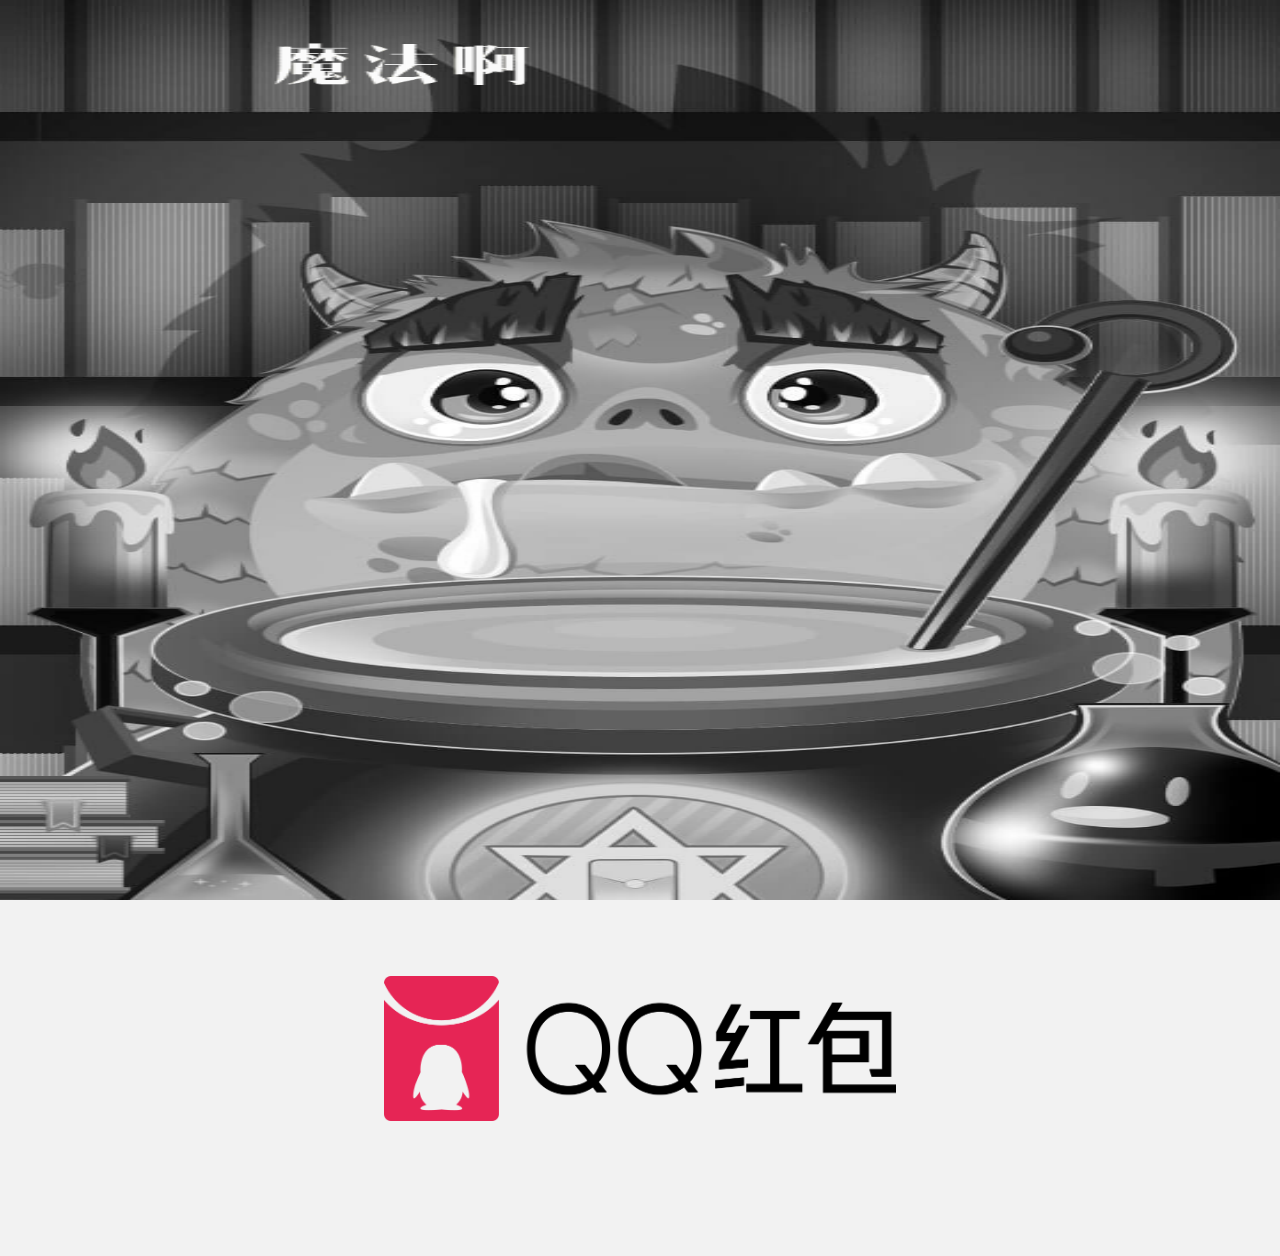
==== index.html @ aaffbfc3 "h5test" ====
<!DOCTYPE html>
<html lang="zh-cmn-Hans" data-use-rem>
<head>
	<meta charset="UTF-8">
	<meta name="viewport" content="width=device-width, minimum-scale=1.0, maximum-scale=1.0, initial-scale=1.0, user-scalable=no">
	<meta name="format-detection" content="telephone=no, email=no">
	<meta name="HandheldFriendly" content="true">
	<meta name="MobileOptimized" content="320">
	<meta http-equiv="Cache-Control" content="no-siteapp">
	<meta name="Description" content="Tencent,腾讯">
	<meta name="Keywords" content="Tencent,腾讯">
	<meta itemprop="name" content="">
	<meta name="description" itemprop="description" content="">
	<meta name="apple-mobile-web-app-capable" content="yes">
	<meta name="apple-mobile-web-app-title" content="">
	<meta name="apple-mobile-web-app-status-bar-style" content="white">
	<title>红包的魔法料理</title>
	<link rel="stylesheet" href="../css/index.css">
</head>
<body ontouchmove="return false;">
	<div class="wrap">
		<div class="page-loading ">
			<div class="spider"></div>
			<p class="text">0%</p>
		</div>
		<div id="animation_container">
			<canvas id="canvas" style="width: 100%;"></canvas>
			<div id="dom_overlay_container" style="pointer-events:none; overflow:hidden; position: absolute; left: 0px; top: 0px; display: block;">
			</div>
			<a class="x-link" href="http://glenpub.github.io/"><img src="../img/logo.png"/></a>
		</div>
		<div class="dialog"> 
			<div class="cnt">
				<div class="title"></div>
				<div class="prize-box">
					<!-- 奖品包括：
						1. blg.png 包治百病板蓝根
						2. hgdl.png 老铁牌火锅底料
						3. lt.png 辣条 加上 margin-left:0.4rem
						4. tlb.png 爱的泡面调料包
						5. ttt.png 打起精神跳跳糖
						6. rs.png 一壶万能的热水
					-->
					<span class="light"></span>
					<i  style="background-image: url(../pic/blg.png);"></i>
					<!--<p>一壶万能的热水</p>-->
				</div>
				<div class="btns-box">
					<button class="btn1"></button>
					<button class="btn2"></button>
				</div>
				<button class="btn-close"></button>
			</div>
		</div>
	</div>
		<script type="text/javascript">
		    (function (win){
		        var doc = win.document,
		            html = doc.documentElement,
		            option = html.getAttribute('data-use-rem');
		        if( option === null ) return;
		        var baseWidth = parseInt(option).toString() == 'NaN' ? 750 : parseInt(option),
		            resizeEvt = 'orientationchange' in win ? 'orientationchange' : 'resize',
		            recalc = function(){
		              var clientWidth = html.clientWidth || 375;
		              html.style.fontSize = 100 * clientWidth / baseWidth + 'px';
		            };
		        if (!doc.addEventListener) return;
		        win.addEventListener(resizeEvt, recalc, false);
		        doc.addEventListener('DOMContentLoaded', recalc, false);
			})(window);
		</script>
		<script src="../js/zepto.min.js" type="text/javascript" charset="utf-8"></script>
		<script src="../js/createjs1.0.min.js"></script>
		<script src="../js/cook.js"></script>
		<script src="../js/index.js"></script>
</body>
</html>
---- css/index.css ----
body,div,dl,dt,dd,ul,ol,li,h1,h2,h3,h4,h5,h6,pre,code,form,fieldset,legend,input,textarea,p,blockquote,th,td,header,hgroup,nav,section,article,aside,footer,figure,figcaption,menu,button{margin:0;padding:0}body{font-family:"Helvetica Neue", Helvetica, STHeiTi, sans-serif;line-height:1.5;font-size:14px;color:#000;background-color:#f2f2f2;-webkit-text-size-adjust:none;-webkit-tap-highlight-color:rgba(255,255,255,0);outline:0}h1,h2,h3,h4,h5,h6{font-size:inherit;font-weight:normal}table{border-collapse:collapse;border-spacing:0}fieldset,img{border:0}li{list-style:none}input,textarea,select{font-family:inherit;font-size:inherit;font-weight:inherit;-webkit-appearance:none}button,html input[type="button"],input[type="reset"],input[type="submit"]{border:none;background:none;-webkit-appearance:none;outline:none}a{-webkit-touch-callout:none;text-decoration:none;color:#00a5e0;outline:0}em,i{font-style:normal}em{color:#ff7200}::-webkit-input-placeholder{color:#999}@-webkit-keyframes moveAni{0%{-webkit-transform:scale3D(0.3, 1, 1);opacity:0}1%{-webkit-transform:scale3D(0.30605, 1, 1);opacity:.00864}2%{-webkit-transform:scale3D(0.32316, 1, 1);opacity:.03309}3%{-webkit-transform:scale3D(0.34981, 1, 1);opacity:.07115}4%{-webkit-transform:scale3D(0.38445, 1, 1);opacity:.12064}5%{-webkit-transform:scale3D(0.4256, 1, 1);opacity:.17943}6%{-webkit-transform:scale3D(0.47183, 1, 1);opacity:.24546}7%{-webkit-transform:scale3D(0.52177, 1, 1);opacity:.31681}8%{-webkit-transform:scale3D(0.57417, 1, 1);opacity:.39166}9%{-webkit-transform:scale3D(0.62785, 1, 1);opacity:.46835}10%{-webkit-transform:scale3D(0.68176, 1, 1);opacity:.54538}11%{-webkit-transform:scale3D(0.73497, 1, 1);opacity:.62139}12%{-webkit-transform:scale3D(0.78665, 1, 1);opacity:.69522}13%{-webkit-transform:scale3D(0.8361, 1, 1);opacity:.76586}14%{-webkit-transform:scale3D(0.88274, 1, 1);opacity:.83248}15%{-webkit-transform:scale3D(0.92608, 1, 1);opacity:.89441}16%{-webkit-transform:scale3D(0.96578, 1, 1);opacity:.95111}17%{-webkit-transform:scale3D(1.00157, 1, 1);opacity:1.00224}18%{-webkit-transform:scale3D(1.03328, 1, 1);opacity:1.04755}19%{-webkit-transform:scale3D(1.06085, 1, 1);opacity:1.08692}20%{-webkit-transform:scale3D(1.08426, 1, 1);opacity:1.12038}21%{-webkit-transform:scale3D(1.1036, 1, 1);opacity:1.14801}22%{-webkit-transform:scale3D(1.119, 1, 1);opacity:1.17001}23%{-webkit-transform:scale3D(1.13065, 1, 1);opacity:1.18664}24%{-webkit-transform:scale3D(1.13876, 1, 1);opacity:1.19823}25%{-webkit-transform:scale3D(1.14361, 1, 1);opacity:1.20515}26%{-webkit-transform:scale3D(1.14547, 1, 1);opacity:1.20782}27%{-webkit-transform:scale3D(1.14466, 1, 1);opacity:1.20666}28%{-webkit-transform:scale3D(1.1415, 1, 1);opacity:1.20214}29%{-webkit-transform:scale3D(1.13629, 1, 1);opacity:1.1947}30%{-webkit-transform:scale3D(1.12937, 1, 1);opacity:1.18481}31%{-webkit-transform:scale3D(1.12103, 1, 1);opacity:1.1729}32%{-webkit-transform:scale3D(1.11159, 1, 1);opacity:1.15942}33%{-webkit-transform:scale3D(1.10133, 1, 1);opacity:1.14475}34%{-webkit-transform:scale3D(1.09051, 1, 1);opacity:1.1293}35%{-webkit-transform:scale3D(1.07938, 1, 1);opacity:1.1134}36%{-webkit-transform:scale3D(1.06817, 1, 1);opacity:1.09738}37%{-webkit-transform:scale3D(1.05707, 1, 1);opacity:1.08152}38%{-webkit-transform:scale3D(1.04625, 1, 1);opacity:1.06608}39%{-webkit-transform:scale3D(1.03588, 1, 1);opacity:1.05126}40%{-webkit-transform:scale3D(1.02607, 1, 1);opacity:1.03725}41%{-webkit-transform:scale3D(1.01693, 1, 1);opacity:1.02419}42%{-webkit-transform:scale3D(1.00854, 1, 1);opacity:1.0122}43%{-webkit-transform:scale3D(1.00095, 1, 1);opacity:1.00136}44%{-webkit-transform:scale3D(0.9942, 1, 1);opacity:.99172}45%{-webkit-transform:scale3D(0.98832, 1, 1);opacity:.98331}46%{-webkit-transform:scale3D(0.9833, 1, 1);opacity:.97614}47%{-webkit-transform:scale3D(0.97912, 1, 1);opacity:.97018}48%{-webkit-transform:scale3D(0.97578, 1, 1);opacity:.9654}49%{-webkit-transform:scale3D(0.97322, 1, 1);opacity:.96174}50%{-webkit-transform:scale3D(0.97141, 1, 1);opacity:.95915}51%{-webkit-transform:scale3D(0.97028, 1, 1);opacity:.95754}52%{-webkit-transform:scale3D(0.96979, 1, 1);opacity:.95684}53%{-webkit-transform:scale3D(0.96986, 1, 1);opacity:.95694}54%{-webkit-transform:scale3D(0.97043, 1, 1);opacity:.95776}55%{-webkit-transform:scale3D(0.97144, 1, 1);opacity:.95921}56%{-webkit-transform:scale3D(0.97283, 1, 1);opacity:.96118}57%{-webkit-transform:scale3D(0.97451, 1, 1);opacity:.96359}58%{-webkit-transform:scale3D(0.97644, 1, 1);opacity:.96634}59%{-webkit-transform:scale3D(0.97854, 1, 1);opacity:.96935}60%{-webkit-transform:scale3D(0.98077, 1, 1);opacity:.97253}61%{-webkit-transform:scale3D(0.98308, 1, 1);opacity:.97583}62%{-webkit-transform:scale3D(0.98541, 1, 1);opacity:.97916}63%{-webkit-transform:scale3D(0.98773, 1, 1);opacity:.98246}64%{-webkit-transform:scale3D(0.98999, 1, 1);opacity:.98569}65%{-webkit-transform:scale3D(0.99216, 1, 1);opacity:.9888}66%{-webkit-transform:scale3D(0.99422, 1, 1);opacity:.99175}67%{-webkit-transform:scale3D(0.99615, 1, 1);opacity:.9945}68%{-webkit-transform:scale3D(0.99792, 1, 1);opacity:.99703}69%{-webkit-transform:scale3D(0.99953, 1, 1);opacity:.99933}70%{-webkit-transform:scale3D(1.00097, 1, 1);opacity:1.00138}71%{-webkit-transform:scale3D(1.00222, 1, 1);opacity:1.00317}72%{-webkit-transform:scale3D(1.0033, 1, 1);opacity:1.00471}73%{-webkit-transform:scale3D(1.0042, 1, 1);opacity:1.00599}74%{-webkit-transform:scale3D(1.00492, 1, 1);opacity:1.00703}75%{-webkit-transform:scale3D(1.00548, 1, 1);opacity:1.00783}76%{-webkit-transform:scale3D(1.00589, 1, 1);opacity:1.00841}77%{-webkit-transform:scale3D(1.00615, 1, 1);opacity:1.00878}78%{-webkit-transform:scale3D(1.00627, 1, 1);opacity:1.00896}79%{-webkit-transform:scale3D(1.00627, 1, 1);opacity:1.00896}80%{-webkit-transform:scale3D(1.00617, 1, 1);opacity:1.00882}81%{-webkit-transform:scale3D(1.00598, 1, 1);opacity:1.00854}82%{-webkit-transform:scale3D(1.0057, 1, 1);opacity:1.00814}83%{-webkit-transform:scale3D(1.00536, 1, 1);opacity:1.00766}84%{-webkit-transform:scale3D(1.00496, 1, 1);opacity:1.00709}85%{-webkit-transform:scale3D(1.00453, 1, 1);opacity:1.00647}86%{-webkit-transform:scale3D(1.00406, 1, 1);opacity:1.0058}87%{-webkit-transform:scale3D(1.00358, 1, 1);opacity:1.00511}88%{-webkit-transform:scale3D(1.00308, 1, 1);opacity:1.0044}89%{-webkit-transform:scale3D(1.00258, 1, 1);opacity:1.00369}90%{-webkit-transform:scale3D(1.00209, 1, 1);opacity:1.00298}91%{-webkit-transform:scale3D(1.0016, 1, 1);opacity:1.00229}92%{-webkit-transform:scale3D(1.00113, 1, 1);opacity:1.00161}93%{-webkit-transform:scale3D(1.00067, 1, 1);opacity:1.00095}94%{-webkit-transform:scale3D(1.00022, 1, 1);opacity:1.00031}95%{-webkit-transform:scale3D(0.99978, 1, 1);opacity:.99968}96%{-webkit-transform:scale3D(0.99933, 1, 1);opacity:.99905}97%{-webkit-transform:scale3D(0.99888, 1, 1);opacity:.9984}98%{-webkit-transform:scale3D(0.9984, 1, 1);opacity:.99772}99%{-webkit-transform:scale3D(0.99787, 1, 1);opacity:.99696}100%{-webkit-transform:scale3D(0.999, 1, 1);opacity:.99857}}html,body,.wrap,#animation_container,#canvas{height:100%}body{font-size:0}.wrap .page-loading{background:#6d3433;text-align:center;position:absolute;top:0;left:0;width:100%;height:100%;-webkit-transition:opacity .3s}.wrap .page-loading.hide{opacity:0}.wrap .page-loading .spider{position:absolute;top:-6.5rem;left:50%;margin-left:-.27rem;background:url(../img/btnSpider.png);background-size:cover;width:.54rem;height:6.5rem;-webkit-transition:top .3s,opacity .1s;opacity:0}.wrap .page-loading p{color:#ff9e00;font-size:.24rem;position:absolute;top:7rem;left:50%;-webkit-transform:translate(-50%)}.wrap .x-link{height:1.74rem;text-align:center;display:-webkit-box;-webkit-box-pack:center;-webkit-box-align:center}.wrap .x-link img{width:40%;display:block}.wrap .dialog{position:fixed;top:0px;left:0px;width:100%;height:100%;z-index:9999;-webkit-box-orient:horizontal;-webkit-box-pack:center;-webkit-box-align:center;background:rgba(0,0,0,0.7);display:none;text-align:center}.wrap .dialog.show{display:-webkit-box}.wrap .dialog.show .prize-box{-webkit-animation:1s moveAni linear}.wrap .dialog .cnt{position:relative;display:inline-block;background-repeat:no-repeat;background-image:url('../img/icons/index-s7c5243b7a4.png');width:6.46rem;height:8.06rem;background-position:0 36.76647%;background-size:6.46rem 16.41rem}.wrap .dialog .cnt .title{display:inline-block;background-repeat:no-repeat;background-image:url('../img/icons/index-s7c5243b7a4.png');width:3.94rem;height:1.7rem;background-position:0 76.34262%;background-size:6.46rem 16.41rem;margin-top:.5rem;margin-bottom:.4rem}.wrap .dialog .cnt .btn-close{display:inline-block;background-repeat:no-repeat;background-image:url('../img/icons/index-s7c5243b7a4.png');width:.65rem;height:.65rem;background-position:0 14.72081%;background-size:6.46rem 16.41rem;position:absolute;bottom:-1rem;-webkit-transform:translate(-50%)}.wrap .dialog .cnt .prize-box{margin-bottom:.6rem}.wrap .dialog .cnt .prize-box i{position:relative;display:block;height:2.64rem;background-size:contain;background-repeat:no-repeat;background-position:center}.wrap .dialog .cnt .prize-box .light{display:inline-block;background-repeat:no-repeat;background-image:url('../img/icons/index-s7c5243b7a4.png');width:3.38rem;height:3.38rem;background-position:0 100%;background-size:6.46rem 16.41rem;position:absolute;left:50%;transform:translate(-50%);margin-top:-.6rem}.wrap .dialog .cnt .prize-box p{color:#fff;font-size:.3rem}.wrap .dialog .cnt .btns-box{text-align:center}.wrap .dialog .cnt .btns-box button:active{opacity:.8}.wrap .dialog .cnt .btns-box button.btn1{display:inline-block;background-repeat:no-repeat;background-image:url('../img/icons/index-s7c5243b7a4.png');width:2.68rem;height:1.06rem;background-position:0 0;background-size:6.46rem 16.41rem}.wrap .dialog .cnt .btns-box button.btn2{display:inline-block;background-repeat:no-repeat;background-image:url('../img/icons/index-s7c5243b7a4.png');width:2.68rem;height:1.06rem;background-position:0 7.557%;background-size:6.46rem 16.41rem;margin-left:.2rem}@media screen and (max-width: 320px) and (max-height: 420px){.wrap .dialog .cnt .btn-close{bottom:-0.76rem}}@media screen and (min-width: 380px) and (max-height: 520px){.wrap .dialog .cnt .btn-close{bottom:-0.76rem}}
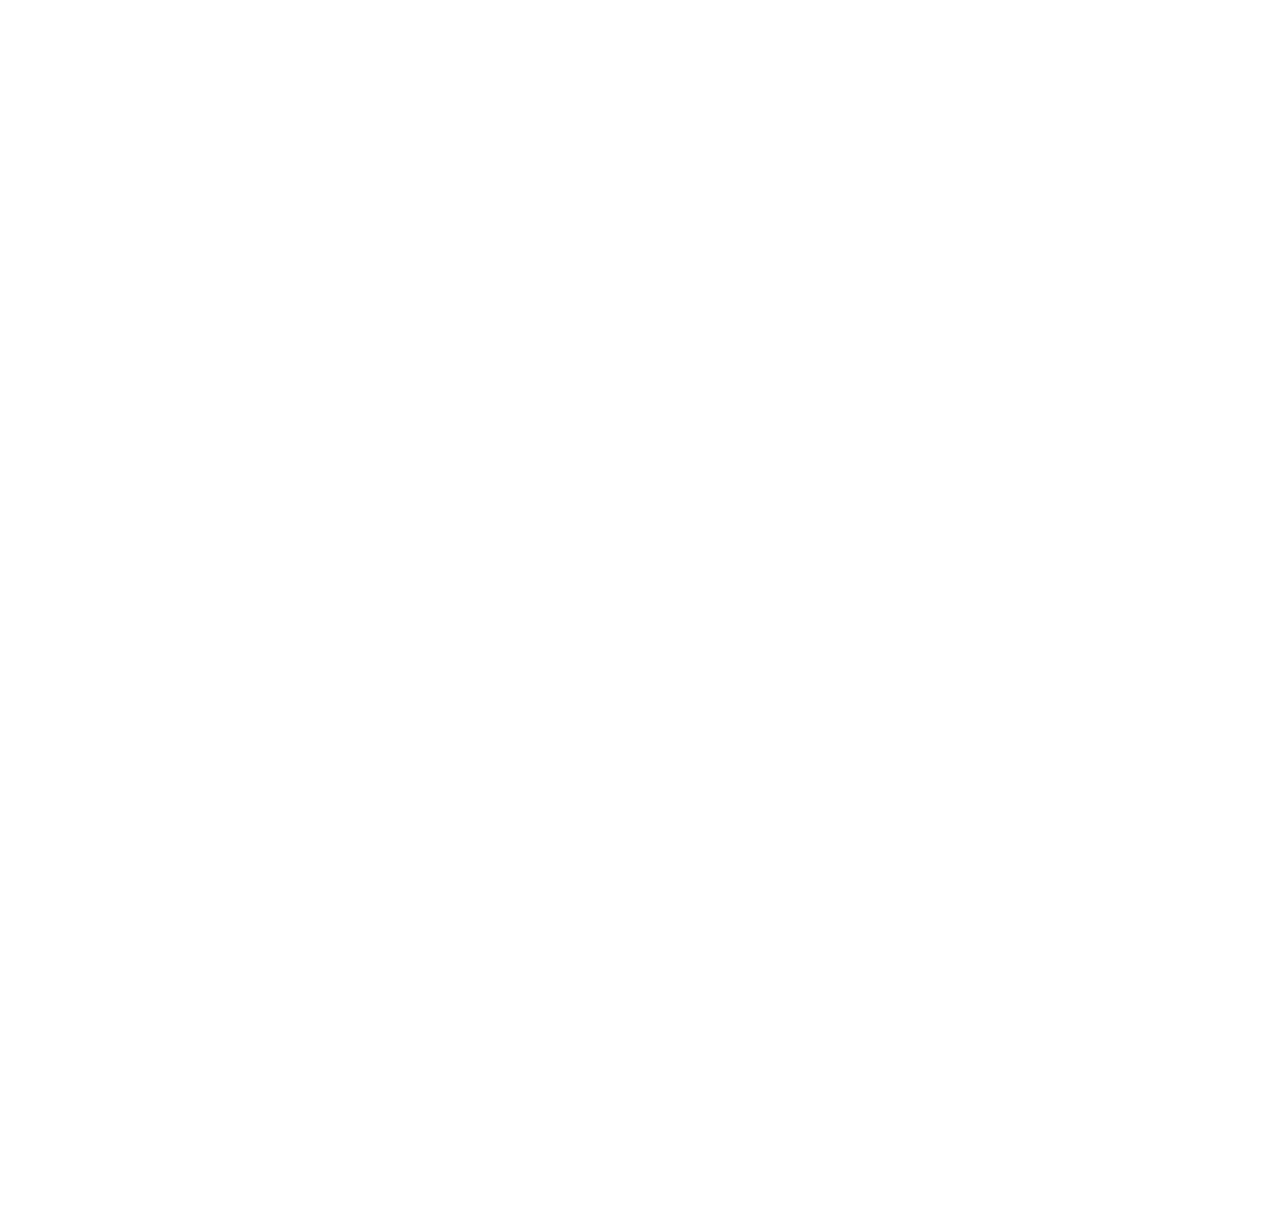
==== commit a4b8f0c4: "h5test" ====
--- a/index.html
+++ b/index.html
@@ -1,78 +1,103 @@
 <!DOCTYPE html>
-<html lang="zh-cmn-Hans" data-use-rem>
+<!--
+	NOTES:
+	1. All tokens are represented by '$' sign in the template.
+	2. You can write your code only wherever mentioned.
+	3. All occurrences of existing tokens will be replaced by their appropriate values.
+	4. Blank lines will be removed automatically.
+	5. Remove unnecessary comments before creating your template.
+-->
+<html>
 <head>
-	<meta charset="UTF-8">
-	<meta name="viewport" content="width=device-width, minimum-scale=1.0, maximum-scale=1.0, initial-scale=1.0, user-scalable=no">
-	<meta name="format-detection" content="telephone=no, email=no">
-	<meta name="HandheldFriendly" content="true">
-	<meta name="MobileOptimized" content="320">
-	<meta http-equiv="Cache-Control" content="no-siteapp">
-	<meta name="Description" content="Tencent,腾讯">
-	<meta name="Keywords" content="Tencent,腾讯">
-	<meta itemprop="name" content="">
-	<meta name="description" itemprop="description" content="">
-	<meta name="apple-mobile-web-app-capable" content="yes">
-	<meta name="apple-mobile-web-app-title" content="">
-	<meta name="apple-mobile-web-app-status-bar-style" content="white">
-	<title>红包的魔法料理</title>
-	<link rel="stylesheet" href="../css/index.css">
+<meta charset="UTF-8">
+<meta name="authoring-tool" content="Adobe_Animate_CC">
+<title>index</title>
+<!-- write your code here -->
+<script src="https://code.createjs.com/createjs-2015.11.26.min.js"></script>
+<script src="index.js"></script>
+<script>
+var canvas, stage, exportRoot, anim_container, dom_overlay_container, fnStartAnimation;
+function init() {
+	canvas = document.getElementById("canvas");
+	anim_container = document.getElementById("animation_container");
+	dom_overlay_container = document.getElementById("dom_overlay_container");
+	var comp=AdobeAn.getComposition("397901F9048E5640A3D081332419CEA6");
+	var lib=comp.getLibrary();
+	var loader = new createjs.LoadQueue(false);
+	loader.addEventListener("fileload", function(evt){handleFileLoad(evt,comp)});
+	loader.addEventListener("complete", function(evt){handleComplete(evt,comp)});
+	var lib=comp.getLibrary();
+	loader.loadManifest(lib.properties.manifest);
+}
+function handleFileLoad(evt, comp) {
+	var images=comp.getImages();	
+	if (evt && (evt.item.type == "image")) { images[evt.item.id] = evt.result; }	
+}
+function handleComplete(evt,comp) {
+	//This function is always called, irrespective of the content. You can use the variable "stage" after it is created in token create_stage.
+	var lib=comp.getLibrary();
+	var ss=comp.getSpriteSheet();
+	var queue = evt.target;
+	var ssMetadata = lib.ssMetadata;
+	for(i=0; i<ssMetadata.length; i++) {
+		ss[ssMetadata[i].name] = new createjs.SpriteSheet( {"images": [queue.getResult(ssMetadata[i].name)], "frames": ssMetadata[i].frames} )
+	}
+	exportRoot = new lib.index();
+	stage = new lib.Stage(canvas);	
+	//Registers the "tick" event listener.
+	fnStartAnimation = function() {
+		stage.addChild(exportRoot);
+		createjs.Ticker.setFPS(lib.properties.fps);
+		createjs.Ticker.addEventListener("tick", stage);
+	}	    
+	//Code to support hidpi screens and responsive scaling.
+	function makeResponsive(isResp, respDim, isScale, scaleType) {		
+		var lastW, lastH, lastS=1;		
+		window.addEventListener('resize', resizeCanvas);		
+		resizeCanvas();		
+		function resizeCanvas() {			
+			var w = lib.properties.width, h = lib.properties.height;			
+			var iw = window.innerWidth, ih=window.innerHeight;			
+			var pRatio = window.devicePixelRatio || 1, xRatio=iw/w, yRatio=ih/h, sRatio=1;			
+			if(isResp) {                
+				if((respDim=='width'&&lastW==iw) || (respDim=='height'&&lastH==ih)) {                    
+					sRatio = lastS;                
+				}				
+				else if(!isScale) {					
+					if(iw<w || ih<h)						
+						sRatio = Math.min(xRatio, yRatio);				
+				}				
+				else if(scaleType==1) {					
+					sRatio = Math.min(xRatio, yRatio);				
+				}				
+				else if(scaleType==2) {					
+					sRatio = Math.max(xRatio, yRatio);				
+				}			
+			}			
+			canvas.width = w*pRatio*sRatio;			
+			canvas.height = h*pRatio*sRatio;
+			canvas.style.width = dom_overlay_container.style.width = anim_container.style.width =  w*sRatio+'px';				
+			canvas.style.height = anim_container.style.height = dom_overlay_container.style.height = h*sRatio+'px';
+			stage.scaleX = pRatio*sRatio;			
+			stage.scaleY = pRatio*sRatio;			
+			lastW = iw; lastH = ih; lastS = sRatio;            
+			stage.tickOnUpdate = false;            
+			stage.update();            
+			stage.tickOnUpdate = true;		
+		}
+	}
+	makeResponsive(false,'both',false,1);	
+	AdobeAn.compositionLoaded(lib.properties.id);
+	fnStartAnimation();
+}
+</script>
+<!-- write your code here -->
 </head>
-<body ontouchmove="return false;">
-	<div class="wrap">
-		<div class="page-loading ">
-			<div class="spider"></div>
-			<p class="text">0%</p>
-		</div>
-		<div id="animation_container">
-			<canvas id="canvas" style="width: 100%;"></canvas>
-			<div id="dom_overlay_container" style="pointer-events:none; overflow:hidden; position: absolute; left: 0px; top: 0px; display: block;">
-			</div>
-			<a class="x-link" href="http://glenpub.github.io/"><img src="../img/logo.png"/></a>
-		</div>
-		<div class="dialog"> 
-			<div class="cnt">
-				<div class="title"></div>
-				<div class="prize-box">
-					<!-- 奖品包括：
-						1. blg.png 包治百病板蓝根
-						2. hgdl.png 老铁牌火锅底料
-						3. lt.png 辣条 加上 margin-left:0.4rem
-						4. tlb.png 爱的泡面调料包
-						5. ttt.png 打起精神跳跳糖
-						6. rs.png 一壶万能的热水
-					-->
-					<span class="light"></span>
-					<i  style="background-image: url(../pic/blg.png);"></i>
-					<!--<p>一壶万能的热水</p>-->
-				</div>
-				<div class="btns-box">
-					<button class="btn1"></button>
-					<button class="btn2"></button>
-				</div>
-				<button class="btn-close"></button>
-			</div>
+<body onload="init();" style="margin:0px;">
+	<div id="animation_container" style="background-color:rgba(255, 255, 255, 1.00); width:750px; height:1206px">
+		<canvas id="canvas" width="750" height="1206" style="position: absolute; display: block; background-color:rgba(255, 255, 255, 1.00);"></canvas>
+		<div id="dom_overlay_container" style="pointer-events:none; overflow:hidden; width:750px; height:1206px; position: absolute; left: 0px; top: 0px; display: block;">
 		</div>
 	</div>
-		<script type="text/javascript">
-		    (function (win){
-		        var doc = win.document,
-		            html = doc.documentElement,
-		            option = html.getAttribute('data-use-rem');
-		        if( option === null ) return;
-		        var baseWidth = parseInt(option).toString() == 'NaN' ? 750 : parseInt(option),
-		            resizeEvt = 'orientationchange' in win ? 'orientationchange' : 'resize',
-		            recalc = function(){
-		              var clientWidth = html.clientWidth || 375;
-		              html.style.fontSize = 100 * clientWidth / baseWidth + 'px';
-		            };
-		        if (!doc.addEventListener) return;
-		        win.addEventListener(resizeEvt, recalc, false);
-		        doc.addEventListener('DOMContentLoaded', recalc, false);
-			})(window);
-		</script>
-		<script src="../js/zepto.min.js" type="text/javascript" charset="utf-8"></script>
-		<script src="../js/createjs1.0.min.js"></script>
-		<script src="../js/cook.js"></script>
-		<script src="../js/index.js"></script>
 </body>
 </html>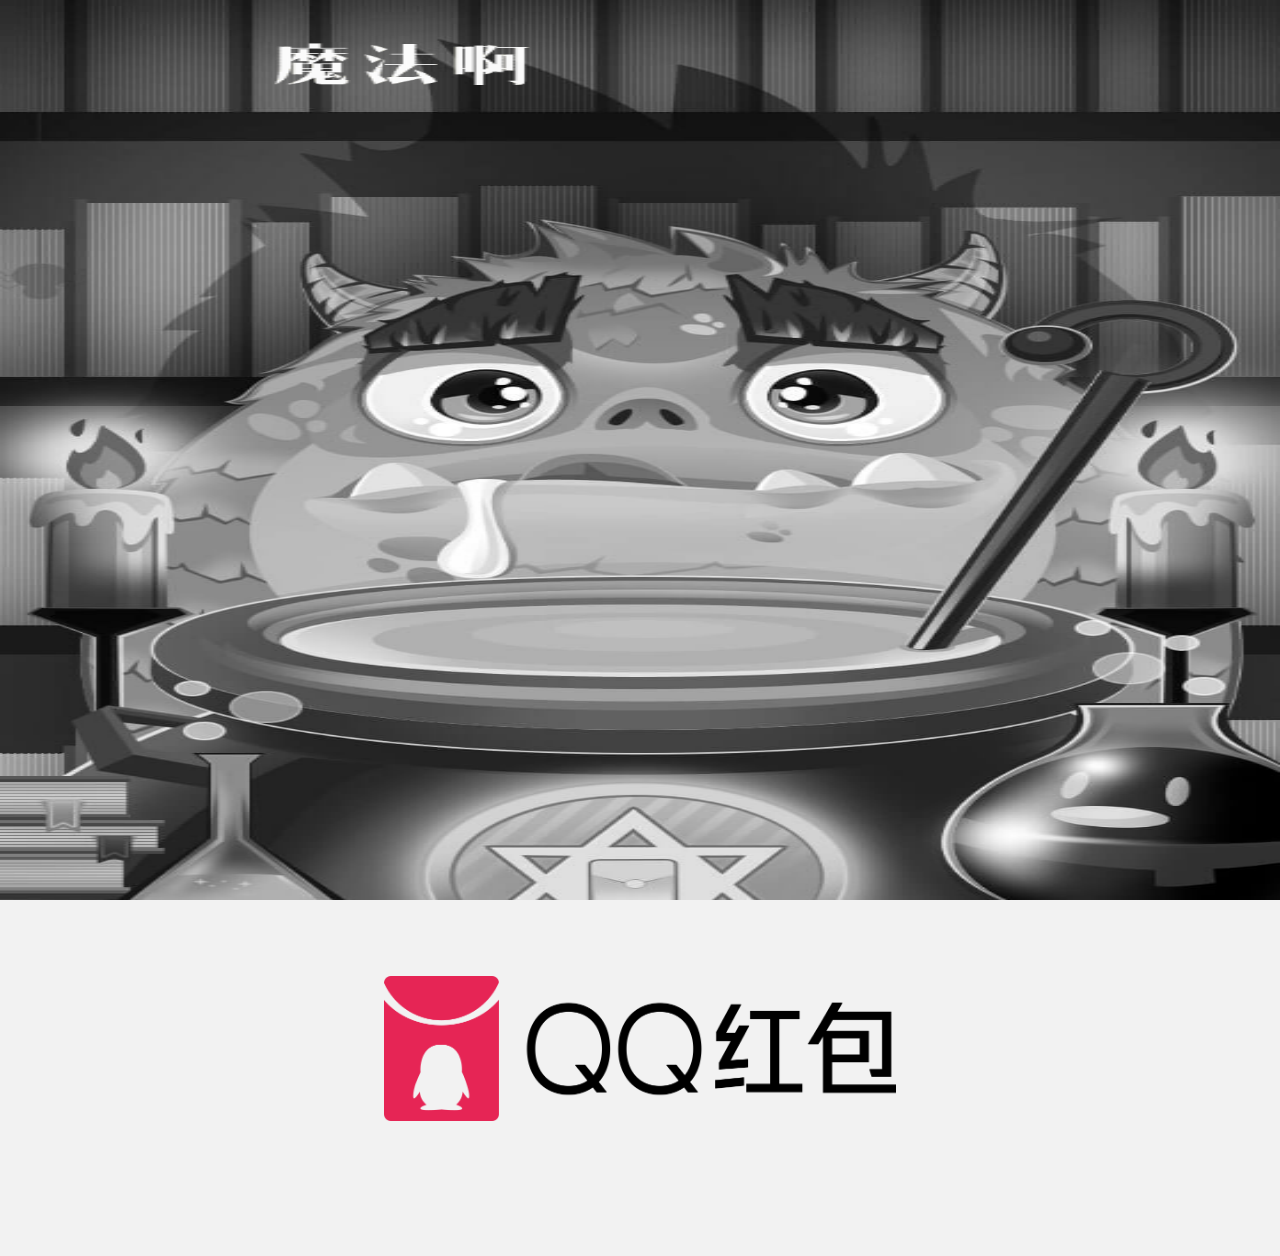
==== commit 9a7c8b7d: "h5test" ====
--- a/index.html
+++ b/index.html
@@ -1,103 +1,78 @@
 <!DOCTYPE html>
-<!--
-	NOTES:
-	1. All tokens are represented by '$' sign in the template.
-	2. You can write your code only wherever mentioned.
-	3. All occurrences of existing tokens will be replaced by their appropriate values.
-	4. Blank lines will be removed automatically.
-	5. Remove unnecessary comments before creating your template.
--->
-<html>
+<html lang="zh-cmn-Hans" data-use-rem>
 <head>
-<meta charset="UTF-8">
-<meta name="authoring-tool" content="Adobe_Animate_CC">
-<title>index</title>
-<!-- write your code here -->
-<script src="https://code.createjs.com/createjs-2015.11.26.min.js"></script>
-<script src="index.js"></script>
-<script>
-var canvas, stage, exportRoot, anim_container, dom_overlay_container, fnStartAnimation;
-function init() {
-	canvas = document.getElementById("canvas");
-	anim_container = document.getElementById("animation_container");
-	dom_overlay_container = document.getElementById("dom_overlay_container");
-	var comp=AdobeAn.getComposition("397901F9048E5640A3D081332419CEA6");
-	var lib=comp.getLibrary();
-	var loader = new createjs.LoadQueue(false);
-	loader.addEventListener("fileload", function(evt){handleFileLoad(evt,comp)});
-	loader.addEventListener("complete", function(evt){handleComplete(evt,comp)});
-	var lib=comp.getLibrary();
-	loader.loadManifest(lib.properties.manifest);
-}
-function handleFileLoad(evt, comp) {
-	var images=comp.getImages();	
-	if (evt && (evt.item.type == "image")) { images[evt.item.id] = evt.result; }	
-}
-function handleComplete(evt,comp) {
-	//This function is always called, irrespective of the content. You can use the variable "stage" after it is created in token create_stage.
-	var lib=comp.getLibrary();
-	var ss=comp.getSpriteSheet();
-	var queue = evt.target;
-	var ssMetadata = lib.ssMetadata;
-	for(i=0; i<ssMetadata.length; i++) {
-		ss[ssMetadata[i].name] = new createjs.SpriteSheet( {"images": [queue.getResult(ssMetadata[i].name)], "frames": ssMetadata[i].frames} )
-	}
-	exportRoot = new lib.index();
-	stage = new lib.Stage(canvas);	
-	//Registers the "tick" event listener.
-	fnStartAnimation = function() {
-		stage.addChild(exportRoot);
-		createjs.Ticker.setFPS(lib.properties.fps);
-		createjs.Ticker.addEventListener("tick", stage);
-	}	    
-	//Code to support hidpi screens and responsive scaling.
-	function makeResponsive(isResp, respDim, isScale, scaleType) {		
-		var lastW, lastH, lastS=1;		
-		window.addEventListener('resize', resizeCanvas);		
-		resizeCanvas();		
-		function resizeCanvas() {			
-			var w = lib.properties.width, h = lib.properties.height;			
-			var iw = window.innerWidth, ih=window.innerHeight;			
-			var pRatio = window.devicePixelRatio || 1, xRatio=iw/w, yRatio=ih/h, sRatio=1;			
-			if(isResp) {                
-				if((respDim=='width'&&lastW==iw) || (respDim=='height'&&lastH==ih)) {                    
-					sRatio = lastS;                
-				}				
-				else if(!isScale) {					
-					if(iw<w || ih<h)						
-						sRatio = Math.min(xRatio, yRatio);				
-				}				
-				else if(scaleType==1) {					
-					sRatio = Math.min(xRatio, yRatio);				
-				}				
-				else if(scaleType==2) {					
-					sRatio = Math.max(xRatio, yRatio);				
-				}			
-			}			
-			canvas.width = w*pRatio*sRatio;			
-			canvas.height = h*pRatio*sRatio;
-			canvas.style.width = dom_overlay_container.style.width = anim_container.style.width =  w*sRatio+'px';				
-			canvas.style.height = anim_container.style.height = dom_overlay_container.style.height = h*sRatio+'px';
-			stage.scaleX = pRatio*sRatio;			
-			stage.scaleY = pRatio*sRatio;			
-			lastW = iw; lastH = ih; lastS = sRatio;            
-			stage.tickOnUpdate = false;            
-			stage.update();            
-			stage.tickOnUpdate = true;		
-		}
-	}
-	makeResponsive(false,'both',false,1);	
-	AdobeAn.compositionLoaded(lib.properties.id);
-	fnStartAnimation();
-}
-</script>
-<!-- write your code here -->
+	<meta charset="UTF-8">
+	<meta name="viewport" content="width=device-width, minimum-scale=1.0, maximum-scale=1.0, initial-scale=1.0, user-scalable=no">
+	<meta name="format-detection" content="telephone=no, email=no">
+	<meta name="HandheldFriendly" content="true">
+	<meta name="MobileOptimized" content="320">
+	<meta http-equiv="Cache-Control" content="no-siteapp">
+	<meta name="Description" content="Tencent,腾讯">
+	<meta name="Keywords" content="Tencent,腾讯">
+	<meta itemprop="name" content="">
+	<meta name="description" itemprop="description" content="">
+	<meta name="apple-mobile-web-app-capable" content="yes">
+	<meta name="apple-mobile-web-app-title" content="">
+	<meta name="apple-mobile-web-app-status-bar-style" content="white">
+	<title>红包的魔法料理</title>
+	<link rel="stylesheet" href="../css/index.css">
 </head>
-<body onload="init();" style="margin:0px;">
-	<div id="animation_container" style="background-color:rgba(255, 255, 255, 1.00); width:750px; height:1206px">
-		<canvas id="canvas" width="750" height="1206" style="position: absolute; display: block; background-color:rgba(255, 255, 255, 1.00);"></canvas>
-		<div id="dom_overlay_container" style="pointer-events:none; overflow:hidden; width:750px; height:1206px; position: absolute; left: 0px; top: 0px; display: block;">
+<body ontouchmove="return false;">
+	<div class="wrap">
+		<div class="page-loading ">
+			<div class="spider"></div>
+			<p class="text">0%</p>
+		</div>
+		<div id="animation_container">
+			<canvas id="canvas" style="width: 100%;"></canvas>
+			<div id="dom_overlay_container" style="pointer-events:none; overflow:hidden; position: absolute; left: 0px; top: 0px; display: block;">
+			</div>
+			<a class="x-link" href="http://glenpub.github.io/"><img src="../img/logo.png"/></a>
+		</div>
+		<div class="dialog"> 
+			<div class="cnt">
+				<div class="title"></div>
+				<div class="prize-box">
+					<!-- 奖品包括：
+						1. blg.png 包治百病板蓝根
+						2. hgdl.png 老铁牌火锅底料
+						3. lt.png 辣条 加上 margin-left:0.4rem
+						4. tlb.png 爱的泡面调料包
+						5. ttt.png 打起精神跳跳糖
+						6. rs.png 一壶万能的热水
+					-->
+					<span class="light"></span>
+					<i  style="background-image: url(../pic/blg.png);"></i>
+					<!--<p>一壶万能的热水</p>-->
+				</div>
+				<div class="btns-box">
+					<button class="btn1"></button>
+					<button class="btn2"></button>
+				</div>
+				<button class="btn-close"></button>
+			</div>
 		</div>
 	</div>
+		<script type="text/javascript">
+		    (function (win){
+		        var doc = win.document,
+		            html = doc.documentElement,
+		            option = html.getAttribute('data-use-rem');
+		        if( option === null ) return;
+		        var baseWidth = parseInt(option).toString() == 'NaN' ? 750 : parseInt(option),
+		            resizeEvt = 'orientationchange' in win ? 'orientationchange' : 'resize',
+		            recalc = function(){
+		              var clientWidth = html.clientWidth || 375;
+		              html.style.fontSize = 100 * clientWidth / baseWidth + 'px';
+		            };
+		        if (!doc.addEventListener) return;
+		        win.addEventListener(resizeEvt, recalc, false);
+		        doc.addEventListener('DOMContentLoaded', recalc, false);
+			})(window);
+		</script>
+		<script src="../js/zepto.min.js" type="text/javascript" charset="utf-8"></script>
+		<script src="../js/createjs1.0.min.js"></script>
+		<script src="../js/cook.js"></script>
+		<script src="../js/index.js"></script>
 </body>
 </html>--- a/css/index.css
+++ b/css/index.css
@@ -0,0 +1 @@
+body,div,dl,dt,dd,ul,ol,li,h1,h2,h3,h4,h5,h6,pre,code,form,fieldset,legend,input,textarea,p,blockquote,th,td,header,hgroup,nav,section,article,aside,footer,figure,figcaption,menu,button{margin:0;padding:0}body{font-family:"Helvetica Neue", Helvetica, STHeiTi, sans-serif;line-height:1.5;font-size:14px;color:#000;background-color:#f2f2f2;-webkit-text-size-adjust:none;-webkit-tap-highlight-color:rgba(255,255,255,0);outline:0}h1,h2,h3,h4,h5,h6{font-size:inherit;font-weight:normal}table{border-collapse:collapse;border-spacing:0}fieldset,img{border:0}li{list-style:none}input,textarea,select{font-family:inherit;font-size:inherit;font-weight:inherit;-webkit-appearance:none}button,html input[type="button"],input[type="reset"],input[type="submit"]{border:none;background:none;-webkit-appearance:none;outline:none}a{-webkit-touch-callout:none;text-decoration:none;color:#00a5e0;outline:0}em,i{font-style:normal}em{color:#ff7200}::-webkit-input-placeholder{color:#999}@-webkit-keyframes moveAni{0%{-webkit-transform:scale3D(0.3, 1, 1);opacity:0}1%{-webkit-transform:scale3D(0.30605, 1, 1);opacity:.00864}2%{-webkit-transform:scale3D(0.32316, 1, 1);opacity:.03309}3%{-webkit-transform:scale3D(0.34981, 1, 1);opacity:.07115}4%{-webkit-transform:scale3D(0.38445, 1, 1);opacity:.12064}5%{-webkit-transform:scale3D(0.4256, 1, 1);opacity:.17943}6%{-webkit-transform:scale3D(0.47183, 1, 1);opacity:.24546}7%{-webkit-transform:scale3D(0.52177, 1, 1);opacity:.31681}8%{-webkit-transform:scale3D(0.57417, 1, 1);opacity:.39166}9%{-webkit-transform:scale3D(0.62785, 1, 1);opacity:.46835}10%{-webkit-transform:scale3D(0.68176, 1, 1);opacity:.54538}11%{-webkit-transform:scale3D(0.73497, 1, 1);opacity:.62139}12%{-webkit-transform:scale3D(0.78665, 1, 1);opacity:.69522}13%{-webkit-transform:scale3D(0.8361, 1, 1);opacity:.76586}14%{-webkit-transform:scale3D(0.88274, 1, 1);opacity:.83248}15%{-webkit-transform:scale3D(0.92608, 1, 1);opacity:.89441}16%{-webkit-transform:scale3D(0.96578, 1, 1);opacity:.95111}17%{-webkit-transform:scale3D(1.00157, 1, 1);opacity:1.00224}18%{-webkit-transform:scale3D(1.03328, 1, 1);opacity:1.04755}19%{-webkit-transform:scale3D(1.06085, 1, 1);opacity:1.08692}20%{-webkit-transform:scale3D(1.08426, 1, 1);opacity:1.12038}21%{-webkit-transform:scale3D(1.1036, 1, 1);opacity:1.14801}22%{-webkit-transform:scale3D(1.119, 1, 1);opacity:1.17001}23%{-webkit-transform:scale3D(1.13065, 1, 1);opacity:1.18664}24%{-webkit-transform:scale3D(1.13876, 1, 1);opacity:1.19823}25%{-webkit-transform:scale3D(1.14361, 1, 1);opacity:1.20515}26%{-webkit-transform:scale3D(1.14547, 1, 1);opacity:1.20782}27%{-webkit-transform:scale3D(1.14466, 1, 1);opacity:1.20666}28%{-webkit-transform:scale3D(1.1415, 1, 1);opacity:1.20214}29%{-webkit-transform:scale3D(1.13629, 1, 1);opacity:1.1947}30%{-webkit-transform:scale3D(1.12937, 1, 1);opacity:1.18481}31%{-webkit-transform:scale3D(1.12103, 1, 1);opacity:1.1729}32%{-webkit-transform:scale3D(1.11159, 1, 1);opacity:1.15942}33%{-webkit-transform:scale3D(1.10133, 1, 1);opacity:1.14475}34%{-webkit-transform:scale3D(1.09051, 1, 1);opacity:1.1293}35%{-webkit-transform:scale3D(1.07938, 1, 1);opacity:1.1134}36%{-webkit-transform:scale3D(1.06817, 1, 1);opacity:1.09738}37%{-webkit-transform:scale3D(1.05707, 1, 1);opacity:1.08152}38%{-webkit-transform:scale3D(1.04625, 1, 1);opacity:1.06608}39%{-webkit-transform:scale3D(1.03588, 1, 1);opacity:1.05126}40%{-webkit-transform:scale3D(1.02607, 1, 1);opacity:1.03725}41%{-webkit-transform:scale3D(1.01693, 1, 1);opacity:1.02419}42%{-webkit-transform:scale3D(1.00854, 1, 1);opacity:1.0122}43%{-webkit-transform:scale3D(1.00095, 1, 1);opacity:1.00136}44%{-webkit-transform:scale3D(0.9942, 1, 1);opacity:.99172}45%{-webkit-transform:scale3D(0.98832, 1, 1);opacity:.98331}46%{-webkit-transform:scale3D(0.9833, 1, 1);opacity:.97614}47%{-webkit-transform:scale3D(0.97912, 1, 1);opacity:.97018}48%{-webkit-transform:scale3D(0.97578, 1, 1);opacity:.9654}49%{-webkit-transform:scale3D(0.97322, 1, 1);opacity:.96174}50%{-webkit-transform:scale3D(0.97141, 1, 1);opacity:.95915}51%{-webkit-transform:scale3D(0.97028, 1, 1);opacity:.95754}52%{-webkit-transform:scale3D(0.96979, 1, 1);opacity:.95684}53%{-webkit-transform:scale3D(0.96986, 1, 1);opacity:.95694}54%{-webkit-transform:scale3D(0.97043, 1, 1);opacity:.95776}55%{-webkit-transform:scale3D(0.97144, 1, 1);opacity:.95921}56%{-webkit-transform:scale3D(0.97283, 1, 1);opacity:.96118}57%{-webkit-transform:scale3D(0.97451, 1, 1);opacity:.96359}58%{-webkit-transform:scale3D(0.97644, 1, 1);opacity:.96634}59%{-webkit-transform:scale3D(0.97854, 1, 1);opacity:.96935}60%{-webkit-transform:scale3D(0.98077, 1, 1);opacity:.97253}61%{-webkit-transform:scale3D(0.98308, 1, 1);opacity:.97583}62%{-webkit-transform:scale3D(0.98541, 1, 1);opacity:.97916}63%{-webkit-transform:scale3D(0.98773, 1, 1);opacity:.98246}64%{-webkit-transform:scale3D(0.98999, 1, 1);opacity:.98569}65%{-webkit-transform:scale3D(0.99216, 1, 1);opacity:.9888}66%{-webkit-transform:scale3D(0.99422, 1, 1);opacity:.99175}67%{-webkit-transform:scale3D(0.99615, 1, 1);opacity:.9945}68%{-webkit-transform:scale3D(0.99792, 1, 1);opacity:.99703}69%{-webkit-transform:scale3D(0.99953, 1, 1);opacity:.99933}70%{-webkit-transform:scale3D(1.00097, 1, 1);opacity:1.00138}71%{-webkit-transform:scale3D(1.00222, 1, 1);opacity:1.00317}72%{-webkit-transform:scale3D(1.0033, 1, 1);opacity:1.00471}73%{-webkit-transform:scale3D(1.0042, 1, 1);opacity:1.00599}74%{-webkit-transform:scale3D(1.00492, 1, 1);opacity:1.00703}75%{-webkit-transform:scale3D(1.00548, 1, 1);opacity:1.00783}76%{-webkit-transform:scale3D(1.00589, 1, 1);opacity:1.00841}77%{-webkit-transform:scale3D(1.00615, 1, 1);opacity:1.00878}78%{-webkit-transform:scale3D(1.00627, 1, 1);opacity:1.00896}79%{-webkit-transform:scale3D(1.00627, 1, 1);opacity:1.00896}80%{-webkit-transform:scale3D(1.00617, 1, 1);opacity:1.00882}81%{-webkit-transform:scale3D(1.00598, 1, 1);opacity:1.00854}82%{-webkit-transform:scale3D(1.0057, 1, 1);opacity:1.00814}83%{-webkit-transform:scale3D(1.00536, 1, 1);opacity:1.00766}84%{-webkit-transform:scale3D(1.00496, 1, 1);opacity:1.00709}85%{-webkit-transform:scale3D(1.00453, 1, 1);opacity:1.00647}86%{-webkit-transform:scale3D(1.00406, 1, 1);opacity:1.0058}87%{-webkit-transform:scale3D(1.00358, 1, 1);opacity:1.00511}88%{-webkit-transform:scale3D(1.00308, 1, 1);opacity:1.0044}89%{-webkit-transform:scale3D(1.00258, 1, 1);opacity:1.00369}90%{-webkit-transform:scale3D(1.00209, 1, 1);opacity:1.00298}91%{-webkit-transform:scale3D(1.0016, 1, 1);opacity:1.00229}92%{-webkit-transform:scale3D(1.00113, 1, 1);opacity:1.00161}93%{-webkit-transform:scale3D(1.00067, 1, 1);opacity:1.00095}94%{-webkit-transform:scale3D(1.00022, 1, 1);opacity:1.00031}95%{-webkit-transform:scale3D(0.99978, 1, 1);opacity:.99968}96%{-webkit-transform:scale3D(0.99933, 1, 1);opacity:.99905}97%{-webkit-transform:scale3D(0.99888, 1, 1);opacity:.9984}98%{-webkit-transform:scale3D(0.9984, 1, 1);opacity:.99772}99%{-webkit-transform:scale3D(0.99787, 1, 1);opacity:.99696}100%{-webkit-transform:scale3D(0.999, 1, 1);opacity:.99857}}html,body,.wrap,#animation_container,#canvas{height:100%}body{font-size:0}.wrap .page-loading{background:#6d3433;text-align:center;position:absolute;top:0;left:0;width:100%;height:100%;-webkit-transition:opacity .3s}.wrap .page-loading.hide{opacity:0}.wrap .page-loading .spider{position:absolute;top:-6.5rem;left:50%;margin-left:-.27rem;background:url(../img/btnSpider.png);background-size:cover;width:.54rem;height:6.5rem;-webkit-transition:top .3s,opacity .1s;opacity:0}.wrap .page-loading p{color:#ff9e00;font-size:.24rem;position:absolute;top:7rem;left:50%;-webkit-transform:translate(-50%)}.wrap .x-link{height:1.74rem;text-align:center;display:-webkit-box;-webkit-box-pack:center;-webkit-box-align:center}.wrap .x-link img{width:40%;display:block}.wrap .dialog{position:fixed;top:0px;left:0px;width:100%;height:100%;z-index:9999;-webkit-box-orient:horizontal;-webkit-box-pack:center;-webkit-box-align:center;background:rgba(0,0,0,0.7);display:none;text-align:center}.wrap .dialog.show{display:-webkit-box}.wrap .dialog.show .prize-box{-webkit-animation:1s moveAni linear}.wrap .dialog .cnt{position:relative;display:inline-block;background-repeat:no-repeat;background-image:url('../img/icons/index-s7c5243b7a4.png');width:6.46rem;height:8.06rem;background-position:0 36.76647%;background-size:6.46rem 16.41rem}.wrap .dialog .cnt .title{display:inline-block;background-repeat:no-repeat;background-image:url('../img/icons/index-s7c5243b7a4.png');width:3.94rem;height:1.7rem;background-position:0 76.34262%;background-size:6.46rem 16.41rem;margin-top:.5rem;margin-bottom:.4rem}.wrap .dialog .cnt .btn-close{display:inline-block;background-repeat:no-repeat;background-image:url('../img/icons/index-s7c5243b7a4.png');width:.65rem;height:.65rem;background-position:0 14.72081%;background-size:6.46rem 16.41rem;position:absolute;bottom:-1rem;-webkit-transform:translate(-50%)}.wrap .dialog .cnt .prize-box{margin-bottom:.6rem}.wrap .dialog .cnt .prize-box i{position:relative;display:block;height:2.64rem;background-size:contain;background-repeat:no-repeat;background-position:center}.wrap .dialog .cnt .prize-box .light{display:inline-block;background-repeat:no-repeat;background-image:url('../img/icons/index-s7c5243b7a4.png');width:3.38rem;height:3.38rem;background-position:0 100%;background-size:6.46rem 16.41rem;position:absolute;left:50%;transform:translate(-50%);margin-top:-.6rem}.wrap .dialog .cnt .prize-box p{color:#fff;font-size:.3rem}.wrap .dialog .cnt .btns-box{text-align:center}.wrap .dialog .cnt .btns-box button:active{opacity:.8}.wrap .dialog .cnt .btns-box button.btn1{display:inline-block;background-repeat:no-repeat;background-image:url('../img/icons/index-s7c5243b7a4.png');width:2.68rem;height:1.06rem;background-position:0 0;background-size:6.46rem 16.41rem}.wrap .dialog .cnt .btns-box button.btn2{display:inline-block;background-repeat:no-repeat;background-image:url('../img/icons/index-s7c5243b7a4.png');width:2.68rem;height:1.06rem;background-position:0 7.557%;background-size:6.46rem 16.41rem;margin-left:.2rem}@media screen and (max-width: 320px) and (max-height: 420px){.wrap .dialog .cnt .btn-close{bottom:-0.76rem}}@media screen and (min-width: 380px) and (max-height: 520px){.wrap .dialog .cnt .btn-close{bottom:-0.76rem}}
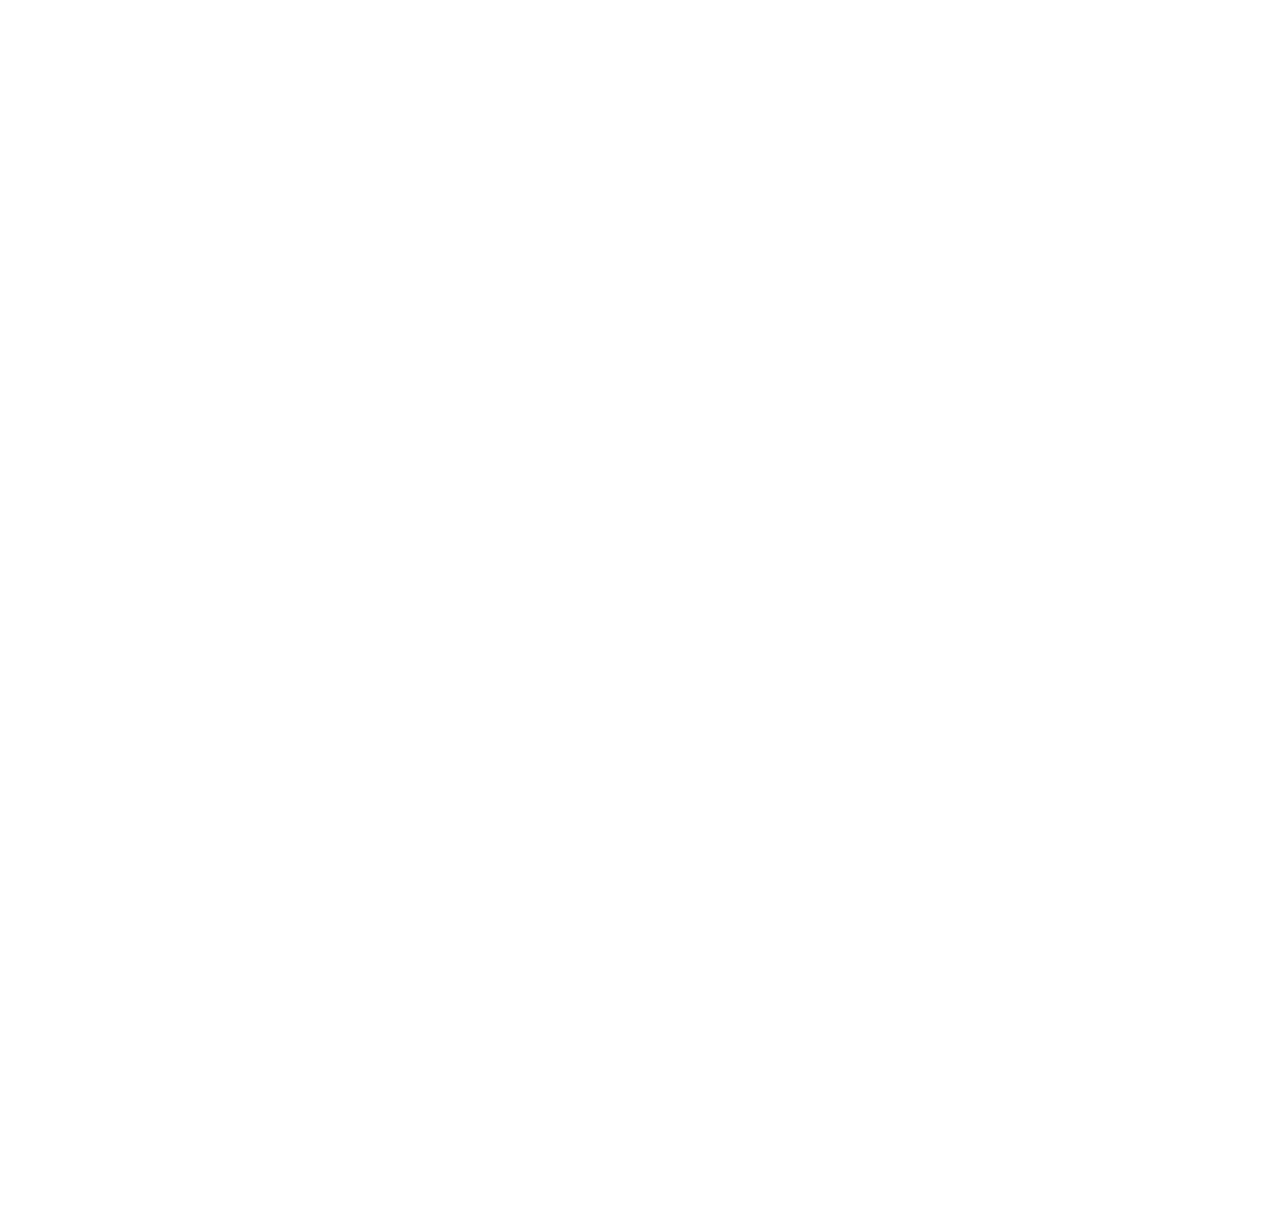
==== commit 4f0f0025: "test" ====
--- a/index.html
+++ b/index.html
@@ -1,78 +1,103 @@
 <!DOCTYPE html>
-<html lang="zh-cmn-Hans" data-use-rem>
+<!--
+	NOTES:
+	1. All tokens are represented by '$' sign in the template.
+	2. You can write your code only wherever mentioned.
+	3. All occurrences of existing tokens will be replaced by their appropriate values.
+	4. Blank lines will be removed automatically.
+	5. Remove unnecessary comments before creating your template.
+-->
+<html>
 <head>
-	<meta charset="UTF-8">
-	<meta name="viewport" content="width=device-width, minimum-scale=1.0, maximum-scale=1.0, initial-scale=1.0, user-scalable=no">
-	<meta name="format-detection" content="telephone=no, email=no">
-	<meta name="HandheldFriendly" content="true">
-	<meta name="MobileOptimized" content="320">
-	<meta http-equiv="Cache-Control" content="no-siteapp">
-	<meta name="Description" content="Tencent,腾讯">
-	<meta name="Keywords" content="Tencent,腾讯">
-	<meta itemprop="name" content="">
-	<meta name="description" itemprop="description" content="">
-	<meta name="apple-mobile-web-app-capable" content="yes">
-	<meta name="apple-mobile-web-app-title" content="">
-	<meta name="apple-mobile-web-app-status-bar-style" content="white">
-	<title>红包的魔法料理</title>
-	<link rel="stylesheet" href="../css/index.css">
+<meta charset="UTF-8">
+<meta name="authoring-tool" content="Adobe_Animate_CC">
+<title>index</title>
+<!-- write your code here -->
+<script src="https://code.createjs.com/createjs-2015.11.26.min.js"></script>
+<script src="index.js"></script>
+<script>
+var canvas, stage, exportRoot, anim_container, dom_overlay_container, fnStartAnimation;
+function init() {
+	canvas = document.getElementById("canvas");
+	anim_container = document.getElementById("animation_container");
+	dom_overlay_container = document.getElementById("dom_overlay_container");
+	var comp=AdobeAn.getComposition("397901F9048E5640A3D081332419CEA6");
+	var lib=comp.getLibrary();
+	var loader = new createjs.LoadQueue(false);
+	loader.addEventListener("fileload", function(evt){handleFileLoad(evt,comp)});
+	loader.addEventListener("complete", function(evt){handleComplete(evt,comp)});
+	var lib=comp.getLibrary();
+	loader.loadManifest(lib.properties.manifest);
+}
+function handleFileLoad(evt, comp) {
+	var images=comp.getImages();	
+	if (evt && (evt.item.type == "image")) { images[evt.item.id] = evt.result; }	
+}
+function handleComplete(evt,comp) {
+	//This function is always called, irrespective of the content. You can use the variable "stage" after it is created in token create_stage.
+	var lib=comp.getLibrary();
+	var ss=comp.getSpriteSheet();
+	var queue = evt.target;
+	var ssMetadata = lib.ssMetadata;
+	for(i=0; i<ssMetadata.length; i++) {
+		ss[ssMetadata[i].name] = new createjs.SpriteSheet( {"images": [queue.getResult(ssMetadata[i].name)], "frames": ssMetadata[i].frames} )
+	}
+	exportRoot = new lib.index();
+	stage = new lib.Stage(canvas);	
+	//Registers the "tick" event listener.
+	fnStartAnimation = function() {
+		stage.addChild(exportRoot);
+		createjs.Ticker.setFPS(lib.properties.fps);
+		createjs.Ticker.addEventListener("tick", stage);
+	}	    
+	//Code to support hidpi screens and responsive scaling.
+	function makeResponsive(isResp, respDim, isScale, scaleType) {		
+		var lastW, lastH, lastS=1;		
+		window.addEventListener('resize', resizeCanvas);		
+		resizeCanvas();		
+		function resizeCanvas() {			
+			var w = lib.properties.width, h = lib.properties.height;			
+			var iw = window.innerWidth, ih=window.innerHeight;			
+			var pRatio = window.devicePixelRatio || 1, xRatio=iw/w, yRatio=ih/h, sRatio=1;			
+			if(isResp) {                
+				if((respDim=='width'&&lastW==iw) || (respDim=='height'&&lastH==ih)) {                    
+					sRatio = lastS;                
+				}				
+				else if(!isScale) {					
+					if(iw<w || ih<h)						
+						sRatio = Math.min(xRatio, yRatio);				
+				}				
+				else if(scaleType==1) {					
+					sRatio = Math.min(xRatio, yRatio);				
+				}				
+				else if(scaleType==2) {					
+					sRatio = Math.max(xRatio, yRatio);				
+				}			
+			}			
+			canvas.width = w*pRatio*sRatio;			
+			canvas.height = h*pRatio*sRatio;
+			canvas.style.width = dom_overlay_container.style.width = anim_container.style.width =  w*sRatio+'px';				
+			canvas.style.height = anim_container.style.height = dom_overlay_container.style.height = h*sRatio+'px';
+			stage.scaleX = pRatio*sRatio;			
+			stage.scaleY = pRatio*sRatio;			
+			lastW = iw; lastH = ih; lastS = sRatio;            
+			stage.tickOnUpdate = false;            
+			stage.update();            
+			stage.tickOnUpdate = true;		
+		}
+	}
+	makeResponsive(false,'both',false,1);	
+	AdobeAn.compositionLoaded(lib.properties.id);
+	fnStartAnimation();
+}
+</script>
+<!-- write your code here -->
 </head>
-<body ontouchmove="return false;">
-	<div class="wrap">
-		<div class="page-loading ">
-			<div class="spider"></div>
-			<p class="text">0%</p>
-		</div>
-		<div id="animation_container">
-			<canvas id="canvas" style="width: 100%;"></canvas>
-			<div id="dom_overlay_container" style="pointer-events:none; overflow:hidden; position: absolute; left: 0px; top: 0px; display: block;">
-			</div>
-			<a class="x-link" href="http://glenpub.github.io/"><img src="../img/logo.png"/></a>
-		</div>
-		<div class="dialog"> 
-			<div class="cnt">
-				<div class="title"></div>
-				<div class="prize-box">
-					<!-- 奖品包括：
-						1. blg.png 包治百病板蓝根
-						2. hgdl.png 老铁牌火锅底料
-						3. lt.png 辣条 加上 margin-left:0.4rem
-						4. tlb.png 爱的泡面调料包
-						5. ttt.png 打起精神跳跳糖
-						6. rs.png 一壶万能的热水
-					-->
-					<span class="light"></span>
-					<i  style="background-image: url(../pic/blg.png);"></i>
-					<!--<p>一壶万能的热水</p>-->
-				</div>
-				<div class="btns-box">
-					<button class="btn1"></button>
-					<button class="btn2"></button>
-				</div>
-				<button class="btn-close"></button>
-			</div>
+<body onload="init();" style="margin:0px;">
+	<div id="animation_container" style="background-color:rgba(255, 255, 255, 1.00); width:750px; height:1206px">
+		<canvas id="canvas" width="750" height="1206" style="position: absolute; display: block; background-color:rgba(255, 255, 255, 1.00);"></canvas>
+		<div id="dom_overlay_container" style="pointer-events:none; overflow:hidden; width:750px; height:1206px; position: absolute; left: 0px; top: 0px; display: block;">
 		</div>
 	</div>
-		<script type="text/javascript">
-		    (function (win){
-		        var doc = win.document,
-		            html = doc.documentElement,
-		            option = html.getAttribute('data-use-rem');
-		        if( option === null ) return;
-		        var baseWidth = parseInt(option).toString() == 'NaN' ? 750 : parseInt(option),
-		            resizeEvt = 'orientationchange' in win ? 'orientationchange' : 'resize',
-		            recalc = function(){
-		              var clientWidth = html.clientWidth || 375;
-		              html.style.fontSize = 100 * clientWidth / baseWidth + 'px';
-		            };
-		        if (!doc.addEventListener) return;
-		        win.addEventListener(resizeEvt, recalc, false);
-		        doc.addEventListener('DOMContentLoaded', recalc, false);
-			})(window);
-		</script>
-		<script src="../js/zepto.min.js" type="text/javascript" charset="utf-8"></script>
-		<script src="../js/createjs1.0.min.js"></script>
-		<script src="../js/cook.js"></script>
-		<script src="../js/index.js"></script>
 </body>
 </html>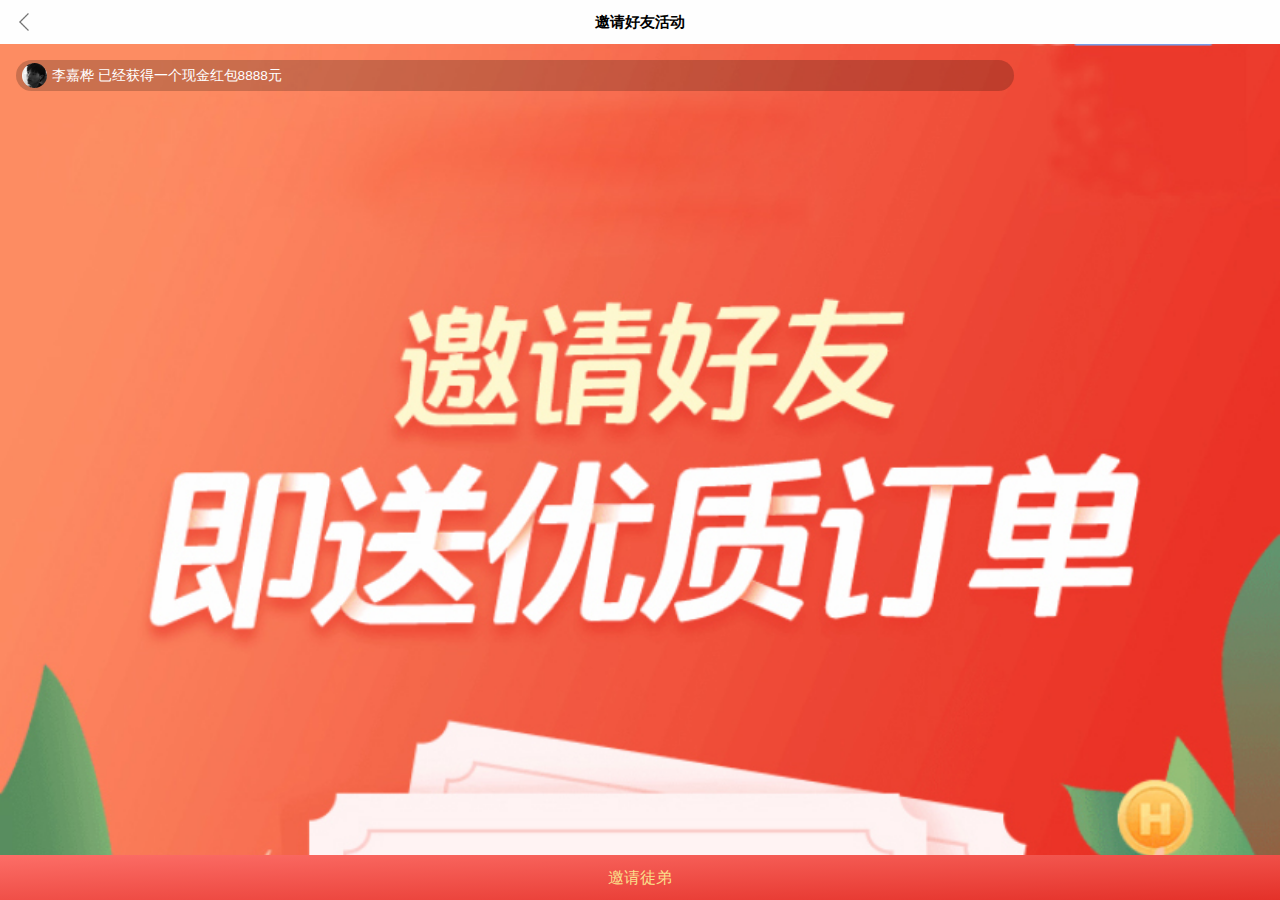
==== commit 051929dc: "17test" ====
--- a/index.html
+++ b/index.html
@@ -1,103 +1,240 @@
+
 <!DOCTYPE html>
+<html lang="en">
+<head>
+	<meta charset="UTF-8">
+	<title>手机app通用模板邀请好友赢取现金红包专题页面模板</title>
+	<meta content="width=device-width,initial-scale=1.0,maximum-scale=1.0,user-scalable=0" name="viewport" />
+	<meta content="yes" name="apple-mobile-web-app-capable" />
+	<meta content="black" name="apple-mobile-web-app-status-bar-style" />
+	<meta content="telephone=no" name="format-detection" />
+	<link href="css/style.css" rel="stylesheet" type="text/css" />
+
+
+</head>
+<body>
 <!--
-	NOTES:
-	1. All tokens are represented by '$' sign in the template.
-	2. You can write your code only wherever mentioned.
-	3. All occurrences of existing tokens will be replaced by their appropriate values.
-	4. Blank lines will be removed automatically.
-	5. Remove unnecessary comments before creating your template.
+
+* 17素材vip建站专区模块代码
+* 详尽信息请看官网：http://www.17sucai.com/pins/vip
+*
+* Copyright , 温州易站网络科技有限公司版权所有
+*
+* 请尊重原创，未经允许请勿转载。
+* 在保留版权的前提下可应用于个人或商业用途
+
 -->
-<html>
-<head>
-<meta charset="UTF-8">
-<meta name="authoring-tool" content="Adobe_Animate_CC">
-<title>index</title>
-<!-- write your code here -->
-<script src="https://code.createjs.com/createjs-2015.11.26.min.js"></script>
-<script src="index.js"></script>
-<script>
-var canvas, stage, exportRoot, anim_container, dom_overlay_container, fnStartAnimation;
-function init() {
-	canvas = document.getElementById("canvas");
-	anim_container = document.getElementById("animation_container");
-	dom_overlay_container = document.getElementById("dom_overlay_container");
-	var comp=AdobeAn.getComposition("397901F9048E5640A3D081332419CEA6");
-	var lib=comp.getLibrary();
-	var loader = new createjs.LoadQueue(false);
-	loader.addEventListener("fileload", function(evt){handleFileLoad(evt,comp)});
-	loader.addEventListener("complete", function(evt){handleComplete(evt,comp)});
-	var lib=comp.getLibrary();
-	loader.loadManifest(lib.properties.manifest);
-}
-function handleFileLoad(evt, comp) {
-	var images=comp.getImages();	
-	if (evt && (evt.item.type == "image")) { images[evt.item.id] = evt.result; }	
-}
-function handleComplete(evt,comp) {
-	//This function is always called, irrespective of the content. You can use the variable "stage" after it is created in token create_stage.
-	var lib=comp.getLibrary();
-	var ss=comp.getSpriteSheet();
-	var queue = evt.target;
-	var ssMetadata = lib.ssMetadata;
-	for(i=0; i<ssMetadata.length; i++) {
-		ss[ssMetadata[i].name] = new createjs.SpriteSheet( {"images": [queue.getResult(ssMetadata[i].name)], "frames": ssMetadata[i].frames} )
-	}
-	exportRoot = new lib.index();
-	stage = new lib.Stage(canvas);	
-	//Registers the "tick" event listener.
-	fnStartAnimation = function() {
-		stage.addChild(exportRoot);
-		createjs.Ticker.setFPS(lib.properties.fps);
-		createjs.Ticker.addEventListener("tick", stage);
-	}	    
-	//Code to support hidpi screens and responsive scaling.
-	function makeResponsive(isResp, respDim, isScale, scaleType) {		
-		var lastW, lastH, lastS=1;		
-		window.addEventListener('resize', resizeCanvas);		
-		resizeCanvas();		
-		function resizeCanvas() {			
-			var w = lib.properties.width, h = lib.properties.height;			
-			var iw = window.innerWidth, ih=window.innerHeight;			
-			var pRatio = window.devicePixelRatio || 1, xRatio=iw/w, yRatio=ih/h, sRatio=1;			
-			if(isResp) {                
-				if((respDim=='width'&&lastW==iw) || (respDim=='height'&&lastH==ih)) {                    
-					sRatio = lastS;                
-				}				
-				else if(!isScale) {					
-					if(iw<w || ih<h)						
-						sRatio = Math.min(xRatio, yRatio);				
-				}				
-				else if(scaleType==1) {					
-					sRatio = Math.min(xRatio, yRatio);				
-				}				
-				else if(scaleType==2) {					
-					sRatio = Math.max(xRatio, yRatio);				
-				}			
-			}			
-			canvas.width = w*pRatio*sRatio;			
-			canvas.height = h*pRatio*sRatio;
-			canvas.style.width = dom_overlay_container.style.width = anim_container.style.width =  w*sRatio+'px';				
-			canvas.style.height = anim_container.style.height = dom_overlay_container.style.height = h*sRatio+'px';
-			stage.scaleX = pRatio*sRatio;			
-			stage.scaleY = pRatio*sRatio;			
-			lastW = iw; lastH = ih; lastS = sRatio;            
-			stage.tickOnUpdate = false;            
-			stage.update();            
-			stage.tickOnUpdate = true;		
+<section class="aui-flexView">
+	<header class="aui-navBar aui-navBar-fixed">
+		<a href="javascript:;" class="aui-navBar-item">
+			<i class="icon icon-return"></i>
+		</a>
+		<div class="aui-center">
+			<span class="aui-center-title">邀请好友活动</span>
+		</div>
+		<a href="javascript:;" class="aui-navBar-item">
+			<i class="icon icon-sys"></i>
+		</a>
+	</header>
+	<section class="aui-scrollView">
+		<div class="aui-invitation-head">
+			<img src="images/head.jpg" class="aui-invitation-ad" alt="">
+			<div class="aui-flex aui-flex-color">
+				<div class="aui-flex-box">
+					<div class="box">
+						<div class="t_news">
+							<ul class="news_li">
+								<li>
+									<a href="javascript:return false;"><img src="images/user-logo-001.png" alt="">李嘉桦 已经获得一个现金红包8888元</a>
+								</li>
+								<li>
+									<a href="javascript:return false;"><img src="images/user-logo-001.png" alt="">李嘉桦 已经获得一个现金红包88888元</a>
+								</li>
+								<li>
+									<a href="javascript:return false;"><img src="images/user-logo-001.png" alt="">李嘉桦 已经获得一个现金红包88888元</a>
+								</li>
+								<li>
+									<a href="javascript:return false;"><img src="images/user-logo-001.png" alt="">李嘉桦 已经获得一个现金红包888888元</a>
+								</li>
+								<li>
+									<a href="javascript:return false;"><img src="images/user-logo-001.png" alt="">李嘉桦 已经获得一个现金红包888888元</a>
+								</li>
+							</ul>
+							<ul class="swap"></ul>
+						</div>
+					</div>
+				</div>
+			</div>
+
+		</div>
+		<div class="aui-invitation-content">
+			<div class="aui-invitation-item">
+				<div class="aui-invitation-title">
+					<h2>NO.1 重礼</h2>
+				</div>
+				<div class="aui-coupon-body">
+					<h2>888<em>元</em> </h2>
+				</div>
+				<div class="aui-coupon-text">
+					<p>徒弟用户送实时运费劵，首次使用</p>
+					<span>最高返现8888元</span>
+				</div>
+			</div>
+			<div class="aui-invitation-item">
+				<div class="aui-invitation-title">
+					<h2>NO.2 重礼</h2>
+				</div>
+				<div class="aui-coin-img">
+					<img src="images/coin.png" alt="">
+				</div>
+				<div class="aui-coupon-text">
+					<p>徒弟的徒弟可为每位师傅提供</p>
+					<span>1元的现金红包</span>
+				</div>
+			</div>
+			<div class="aui-invitation-item">
+				<div class="aui-invitation-title">
+					<h2>NO.3 重礼</h2>
+				</div>
+				<div class="aui-coupon-text aui-coupon-text-top">
+					<p>成功邀请好友注册认证信贷款的用户，您可以获得现金红包8888元(奖励)</p>
+				</div>
+				<div class="aui-invitation-table">
+					<table id="jqueryTable">
+						<tr>
+							<th>邀请阶梯</th>
+							<th>累计奖励订单</th>
+						</tr>
+						<tr>
+							<td>邀请1人</td>
+							<td>1个订单</td>
+						</tr>
+						<tr>
+							<td>邀请2人</td>
+							<td>3个订单</td>
+						</tr>
+						<tr>
+							<td>邀请5人</td>
+							<td>5个订单</td>
+						</tr>
+						<tr>
+							<td>邀请6人</td>
+							<td>6个订单</td>
+						</tr>
+						<tr>
+							<td>邀请8人</td>
+							<td>8个订单</td>
+						</tr>
+						<tr>
+							<td>邀请9人</td>
+							<td>9个订单</td>
+						</tr>
+						<tr>
+							<td>邀请12人</td>
+							<td>12个订单</td>
+						</tr>
+						<tr>
+							<td>邀请14人</td>
+							<td>14个订单</td>
+						</tr>
+						<tr>
+							<td>邀请15人</td>
+							<td>15个订单</td>
+						</tr>
+						<tr>
+							<td>邀请22人</td>
+							<td>22个订单</td>
+						</tr>
+					</table>
+				</div>
+			</div>
+		</div>
+
+	</section>
+	<footer class="aui-footer aui-footer-fixed" data-ydui-actionsheet="{target:'#actionSheet',closeElement:'#cancel'}">
+		<a href="javascript:;" class="aui-tabBar-item">
+			<span class="aui-tabBar-item-text">邀请徒弟</span>
+		</a>
+	</footer>
+</section>
+<div class="m-actionsheet" id="actionSheet">
+	<div class="aui-show-box">
+		<div class="aui-show-box-title aui-footer-flex">
+			<div class="b-line aui-coll-share-box">
+				<a href="javascript:;" class="aui-coll-share-item">
+					<div class="aui-coll-share-img">
+						<img src="images/icon-wx.png" alt="">
+					</div>
+					<div class="aui-coll-share-text">微信好友</div>
+				</a>
+				<a href="javascript:;" class="aui-coll-share-item">
+					<div class="aui-coll-share-img">
+						<img src="images/icon-pyq.png" alt="">
+					</div>
+					<div class="aui-coll-share-text">朋友圈</div>
+				</a>
+				<a href="javascript:;" class="aui-coll-share-item">
+					<div class="aui-coll-share-img">
+						<img src="images/icon-qq.png" alt="">
+					</div>
+					<div class="aui-coll-share-text">QQ</div>
+				</a>
+				<a href="javascript:;" class="aui-coll-share-item">
+					<div class="aui-coll-share-img">
+						<img src="images/icon-kj.png" alt="">
+					</div>
+					<div class="aui-coll-share-text">QQ空间</div>
+				</a>
+				<a href="javascript:;" class="aui-coll-share-item">
+					<div class="aui-coll-share-img">
+						<img src="images/icon-txw.png" alt="">
+					</div>
+					<div class="aui-coll-share-text">腾讯微博</div>
+				</a>
+				<a href="javascript:;" class="aui-coll-share-item">
+					<div class="aui-coll-share-img">
+						<img src="images/icon-wb.png" alt="">
+					</div>
+					<div class="aui-coll-share-text">新浪微博</div>
+				</a>
+			</div>
+			<div class="aui-coll-cancel">
+				<a href="javascript:;" id="cancel" class="">取消
+				</a>
+			</div>
+		</div>
+	</div>
+</div>
+
+</body>
+<script type="text/javascript" src="js/jquery.min.js"></script>
+<script type="text/javascript" src="js/layer.js"></script>
+	<script type="text/javascript">
+
+
+		function b() {
+			t = parseInt(x.css('top'));
+			y.css('top', '25px');
+			x.animate({
+				top: t - 25 + 'px'
+			}, 'slow');
+			if (Math.abs(t) == h - 25) {
+				y.animate({
+					top: '0px'
+				}, 'slow');
+				z = x;
+				x = y;
+				y = z;
+			}
+			setTimeout(b, 3000);
 		}
-	}
-	makeResponsive(false,'both',false,1);	
-	AdobeAn.compositionLoaded(lib.properties.id);
-	fnStartAnimation();
-}
-</script>
-<!-- write your code here -->
-</head>
-<body onload="init();" style="margin:0px;">
-	<div id="animation_container" style="background-color:rgba(255, 255, 255, 1.00); width:750px; height:1206px">
-		<canvas id="canvas" width="750" height="1206" style="position: absolute; display: block; background-color:rgba(255, 255, 255, 1.00);"></canvas>
-		<div id="dom_overlay_container" style="pointer-events:none; overflow:hidden; width:750px; height:1206px; position: absolute; left: 0px; top: 0px; display: block;">
-		</div>
-	</div>
-</body>
-</html>+		$(document).ready(function() {
+			$('.swap').html($('.news_li').html());
+			x = $('.news_li');
+			y = $('.swap');
+			h = $('.news_li li').length * 25;
+			setTimeout(b, 3000);
+		})
+	</script>
+
+</html>
--- a/css/style.css
+++ b/css/style.css
@@ -0,0 +1,911 @@
+/*
+<!--
+
+* 17ç´ ævipå»ºç«™ä¸“åŒºæ¨¡å—ä»£ç 
+* è¯¦å°½ä¿¡æ¯è¯·çœ‹å®˜ç½‘ï¼šhttp://www.17sucai.com/pins/vip
+*
+* Copyright , æ¸©å·žæ˜“ç«™ç½‘ç»œç§‘æŠ€æœ‰é™å…¬å¸ç‰ˆæƒæ‰€æœ‰
+*
+* è¯·å°Šé‡åŽŸåˆ›ï¼Œæœªç»å…è®¸è¯·å‹¿è½¬è½½ã€‚
+* åœ¨ä¿ç•™ç‰ˆæƒçš„å‰æä¸‹å¯åº”ç”¨äºŽä¸ªäººæˆ–å•†ä¸šç”¨é€”
+
+-->
+*/
+html,body {
+    color: #333;
+    margin: 0;
+    height: 100%;
+    font-family: "Myriad Set Pro","Helvetica Neue",Helvetica,Arial,Verdana,sans-serif;
+    -webkit-font-smoothing: antialiased;
+    -moz-osx-font-smoothing: grayscale;
+    font-weight: normal;
+}
+
+* {
+    -webkit-box-sizing: border-box;
+    -moz-box-sizing: border-box;
+    box-sizing: border-box;
+}
+
+a {
+    text-decoration: none;
+    color: #000;
+}
+
+a, label, button, input, select {
+    -webkit-tap-highlight-color: rgba(0, 0, 0, 0);
+}
+
+img {
+    border: 0;
+}
+
+body {
+    background: #feda9e;
+    color: #666;
+}
+
+html, body, div, dl, dt, dd, ol, ul, li, h1, h2, h3, h4, h5, h6, p, blockquote, pre, button, fieldset, form, input, legend, textarea, th, td {
+    margin: 0;
+    padding: 0;
+}
+
+a {
+    text-decoration: none;
+    color: #08acee;
+}
+
+button {
+    outline: 0;
+}
+
+img {
+    border: 0;
+}
+
+button,input,optgroup,select,textarea {
+    margin: 0;
+    font: inherit;
+    color: inherit;
+    outline: none;
+}
+
+li {
+    list-style: none;
+}
+
+a {
+    color: #666;
+}
+
+.clearfix::after {
+    clear: both;
+    content: ".";
+    display: block;
+    height: 0;
+    visibility: hidden;
+}
+
+.clearfix {
+}
+
+.divHeight {
+    width: 100%;
+    height: 10px;
+    background: #f5f5f5;
+    position: relative;
+    overflow: hidden;
+}
+
+.r-line {
+    position: relative;
+}
+
+.r-line:after {
+    content: '';
+    position: absolute;
+    z-index: 0;
+    top: 0;
+    right: 0;
+    height: 100%;
+    border-right: 1px solid #D9D9D9;
+    -webkit-transform: scaleX(0.5);
+    transform: scaleX(0.5);
+    -webkit-transform-origin: 100% 0;
+    transform-origin: 100% 0;
+}
+
+.b-line {
+    position: relative;
+}
+
+.b-line:after {
+    content: '';
+    position: absolute;
+    z-index: 2;
+    bottom: 0;
+    left: 0;
+    width: 100%;
+    height: 1px;
+    border-bottom: 1px solid #e2e2e2;
+    -webkit-transform: scaleY(0.5);
+    transform: scaleY(0.5);
+    -webkit-transform-origin: 0 100%;
+    transform-origin: 0 100%;
+}
+
+.aui-flex {
+    display: -webkit-box;
+    display: -webkit-flex;
+    display: flex;
+    -webkit-box-align: center;
+    -webkit-align-items: center;
+    align-items: center;
+    padding: 15px;
+    position: relative;
+}
+
+.aui-flex-box {
+    -webkit-box-flex: 1;
+    -webkit-flex: 1;
+    flex: 1;
+    min-width: 0;
+    font-size: 14px;
+    color: #333;
+}
+
+/* å¿…è¦å¸ƒå±€æ ·å¼css */
+.aui-flexView {
+    width: 100%;
+    height: 100%;
+    margin: 0 auto;
+    display: -webkit-box;
+    display: -webkit-flex;
+    display: -ms-flexbox;
+    display: flex;
+    -webkit-box-orient: vertical;
+    -webkit-box-direction: normal;
+    -webkit-flex-direction: column;
+    -ms-flex-direction: column;
+    flex-direction: column;
+}
+
+.aui-scrollView {
+    width: 100%;
+    height: 100%;
+    -webkit-box-flex: 1;
+    -webkit-flex: 1;
+    -ms-flex: 1;
+    flex: 1;
+    overflow-y: auto;
+    overflow-x: hidden;
+    -webkit-overflow-scrolling: touch;
+    position: relative;
+}
+
+.aui-navBar {
+    height: 44px;
+    position: relative;
+    display: -webkit-box;
+    display: -webkit-flex;
+    display: -ms-flexbox;
+    display: flex;
+    z-index: 1002;
+    background: #fefefe;
+}
+
+.aui-navBar-item {
+    height: 44px;
+    min-width: 25%;
+    -webkit-box-flex: 0;
+    -webkit-flex: 0 0 25%;
+    -ms-flex: 0 0 25%;
+    flex: 0 0 25%;
+    padding: 0 0.9rem;
+    display: -webkit-box;
+    display: -webkit-flex;
+    display: -ms-flexbox;
+    display: flex;
+    -webkit-box-align: center;
+    -webkit-align-items: center;
+    -ms-flex-align: center;
+    align-items: center;
+    font-size: 0.7rem;
+    white-space: nowrap;
+    overflow: hidden;
+    color: #808080;
+    position: relative;
+}
+
+.aui-navBar-item:first-child {
+    -webkit-box-ordinal-group: 2;
+    -webkit-order: 1;
+    -ms-flex-order: 1;
+    order: 1;
+    margin-right: -25%;
+    font-size: 0.9rem;
+    font-weight: bold;
+}
+
+.aui-navBar-item:last-child {
+    -webkit-box-ordinal-group: 4;
+    -webkit-order: 3;
+    -ms-flex-order: 3;
+    order: 3;
+    -webkit-box-pack: end;
+    -webkit-justify-content: flex-end;
+    -ms-flex-pack: end;
+    justify-content: flex-end;
+}
+
+.aui-center {
+    -webkit-box-ordinal-group: 3;
+    -webkit-order: 2;
+    -ms-flex-order: 2;
+    order: 2;
+    display: -webkit-box;
+    display: -webkit-flex;
+    display: -ms-flexbox;
+    display: flex;
+    -webkit-box-pack: center;
+    -webkit-justify-content: center;
+    -ms-flex-pack: center;
+    justify-content: center;
+    -webkit-box-align: center;
+    -webkit-align-items: center;
+    -ms-flex-align: center;
+    align-items: center;
+    height: 44px;
+    width: 50%;
+    margin-left: 25%;
+}
+
+.aui-center-title {
+    text-align: center;
+    width: 100%;
+    white-space: nowrap;
+    overflow: hidden;
+    display: block;
+    text-overflow: ellipsis;
+    font-size: 0.95rem;
+    color: #000;
+    font-weight: bold;
+}
+
+.icon {
+    width: 20px;
+    height: 20px;
+    display: block;
+    border: none;
+    float: left;
+    background-size: 20px;
+    background-repeat: no-repeat;
+}
+
+.icon-return {
+    background-image: url("[data-uri]");
+}
+
+.m-slider {
+    overflow-x: hidden;
+    width: 100%;
+    position: relative;
+}
+
+.slider-wrapper {
+    display: -webkit-box;
+    display: -webkit-flex;
+    display: -ms-flexbox;
+    display: flex;
+    width: 100%;
+    height: 100%;
+    -webkit-transform: translate3d(0px, 0px, 0px);
+    transform: translate3d(0px, 0px, 0px);
+    position: relative;
+    z-index: 1;
+    -webkit-transition-property: -webkit-transform;
+    transition-property: -webkit-transform;
+    transition-property: transform;
+    transition-property: transform, -webkit-transform;
+}
+
+.slider-item {
+    width: 100%;
+    height: 100%;
+    -webkit-flex-shrink: 0;
+    -ms-flex-negative: 0;
+    flex-shrink: 0;
+    background: #f6f6f6;
+}
+
+.slider-item img {
+    width: 100%;
+    height: auto;
+    display: block;
+    border: none;
+}
+
+.slider-pagination {
+    text-align: right;
+    position: absolute;
+    width: 100%;
+    z-index: 2;
+    right: 0;
+    bottom: 10px;
+    pointer-events: none;
+    display: -webkit-box;
+    display: -webkit-flex;
+    display: -ms-flexbox;
+    display: flex;
+    -webkit-box-align: end;
+    -webkit-align-items: flex-end;
+    -ms-flex-align: end;
+    align-items: flex-end;
+    -webkit-box-pack: center;
+    -webkit-justify-content: center;
+    -ms-flex-pack: center;
+    justify-content: center;
+}
+
+.slider-pagination > .slider-pagination-item {
+    margin: 0 .25rem;
+    width: 8px;
+    height: 8px;
+    display: inline-block;
+    border-radius: 100%;
+    background-color: rgba(255,255,255,0.4);
+}
+
+.slider-pagination > .slider-pagination-item.slider-pagination-item-active {
+    background-color: #fff;
+    border-radius: 100%;
+}
+
+.aui-palace {
+    padding: 0.5rem 0;
+    position: relative;
+    overflow: hidden;
+}
+
+.aui-palace-grid {
+    position: relative;
+    float: left;
+    padding: 1px;
+    width: 20%;
+    box-sizing: border-box;
+    margin: 5px 0;
+}
+
+.aui-palace-grid-icon {
+    width: 30px;
+    height: 30px;
+    margin: 0 auto;
+}
+
+.aui-palace-grid-icon img {
+    display: block;
+    width: 100%;
+    height: 100%;
+    border: none;
+}
+
+.aui-palace-grid-text {
+    display: block;
+    text-align: center;
+    color: #333;
+    font-size: 0.85rem;
+    white-space: nowrap;
+    text-overflow: ellipsis;
+    overflow: hidden;
+    padding-top: 0.2rem;
+}
+
+.aui-palace-grid-text h2 {
+    font-size: 0.8rem;
+    font-weight: normal;
+    color: #666666;
+}
+
+.aui-invitation-head {
+    width: 100%;
+    position: relative;
+}
+
+.aui-invitation-head .aui-invitation-ad {
+    width: 100%;
+    height: auto;
+    display: block;
+    border: none;
+}
+
+.aui-flex-color {
+    background-color: rgba(0,0,0,0.2);
+    border-radius: 50px;
+    padding: 3px 1px;
+    position: absolute;
+    left: 1rem;
+    top: 1rem;
+    width: 78%;
+}
+
+.box {
+    height: 25px;
+    overflow: hidden;
+    width: 100%;
+    text-overflow: ellipsis;
+    white-space: nowrap;
+    word-wrap: normal;
+    word-wrap: break-word;
+    word-break: break-all;
+}
+
+.t_news {
+    height: 25px;
+    color: #fff;
+    overflow: hidden;
+    position: relative
+}
+
+.t_news b {
+    line-height: 25px;
+    font-weight: 700;
+    display: inline-block
+}
+
+.news_li,.swap {
+    line-height: 25px;
+    display: inline-block;
+    position: absolute;
+    top: 0;
+    left: 5px
+}
+
+.news_li a,.swap a {
+    color: #fff;
+    display: block;
+    text-overflow: ellipsis;
+    white-space: nowrap;
+    word-wrap: normal;
+    word-wrap: break-word;
+    word-break: break-all;
+    font-size: 0.85rem;
+}
+
+.news_li a em {
+    font-style: normal;
+}
+
+.news_li li {
+    color: #676767;
+    display: block;
+    text-overflow: ellipsis;
+    white-space: nowrap;
+    word-wrap: normal;
+    word-wrap: break-word;
+    word-break: break-all;
+    height: 25px;
+    line-height: 25px;
+}
+
+.swap {
+    top: 25px
+}
+
+.aui-news-img img {
+    width: 25px;
+    height: auto;
+    display: block;
+}
+
+.swap li {
+    color: #676767;
+    display: block;
+    text-overflow: ellipsis;
+    white-space: nowrap;
+    word-wrap: normal;
+    word-wrap: break-word;
+    word-break: break-all;
+    height: 25px;
+    line-height: 25px;
+}
+
+.swap li a {
+    color: #fff;
+    display: block;
+    text-overflow: ellipsis;
+    white-space: nowrap;
+    word-wrap: normal;
+    word-wrap: break-word;
+    word-break: break-all;
+    height: 25px;
+    line-height: 25px;
+}
+
+.news_li a img {
+    width: 25px;
+    height: 25px;
+    border: none;
+    display: block;
+    border-radius: 100%;
+    float: left;
+    margin-right: 0.3rem;
+}
+
+.swap li a img {
+    width: 25px;
+    height: 25px;
+    border: none;
+    display: block;
+    border-radius: 100%;
+    float: left;
+    margin-right: 0.3rem;
+}
+
+.aui-invitation-content {
+    background: #f3b755;
+    height: auto;
+    margin: 15px 15px 55px 15px;
+    padding: 15px;
+}
+
+.aui-invitation-item {
+    background: #fff;
+    border-radius: 0.5rem;
+    height: auto;
+    padding: 1rem 0.8rem;
+    margin-bottom: 15px;
+}
+
+.aui-invitation-title h2 {
+    text-align: center;
+    font-size: 1.2rem;
+    color: #e3a341;
+    position: relative;
+    font-family: "Apple SD Gothic Neo" ;
+}
+
+.aui-invitation-title h2:after {
+    content: '';
+    position: absolute;
+    z-index: 0;
+    top: 0.7rem;
+    left: 18%;
+    height: 3px;
+    border-radius: 4px;
+    width: 15%;
+    background: -webkit-linear-gradient(left, #fdfcf8 , #ecbf6c);
+    /* Safari 5.1 - 6.0 */
+    background: -o-linear-gradient(right, #fdfcf8 , #ecbf6c);
+    /* Opera 11.1 - 12.0 */
+    background: -moz-linear-gradient(right, #fdfcf8 , #ecbf6c);
+    /* Firefox 3.6 - 15 */
+    background: linear-gradient(to right, #fdfcf8 , #ecbf6c);
+    /* æ ‡å‡†çš„è¯­æ³• */
+}
+
+.aui-invitation-title h2:before {
+    content: '';
+    position: absolute;
+    z-index: 0;
+    top: 0.7rem;
+    right: 18%;
+    height: 3px;
+    border-radius: 4px;
+    width: 15%;
+    background: -webkit-linear-gradient(left, #ecbf6c , #fdfcf8);
+    /* Safari 5.1 - 6.0 */
+    background: -o-linear-gradient(right, #ecbf6c , #fdfcf8);
+    /* Opera 11.1 - 12.0 */
+    background: -moz-linear-gradient(right, #ecbf6c , #fdfcf8);
+    /* Firefox 3.6 - 15 */
+    background: linear-gradient(to right, #ecbf6c , #fdfcf8);
+    /* æ ‡å‡†çš„è¯­æ³• */
+}
+
+.aui-coupon-body {
+    background-image: url("../images/coupon.png");
+    background-size: 100%;
+    margin: 1rem auto 0;
+    width: 190px;
+    padding: 18px 0 35px 0;
+    position: relative;
+    text-align: right;
+}
+
+.aui-coupon-body {
+    background-repeat: no-repeat;
+}
+
+.aui-coupon-body h2 {
+    padding-right: 28px;
+    color: #fff;
+    font-size: 2.5rem;
+}
+
+.aui-coupon-body h2 em {
+    font-style: normal;
+    font-size: 2.1rem;
+}
+
+.aui-coin-img {
+    width: 120px;
+    height: 120px;
+    margin: 0 auto;
+}
+
+.aui-coin-img img {
+    width: 100%;
+    height: auto;
+    display: block;
+    border: none;
+}
+
+.aui-coupon-text p {
+    color: #a0a0a0;
+    text-align: center;
+    font-size: 0.9rem;
+}
+
+.aui-coupon-text span {
+    color: #e2aa49;
+    text-align: center;
+    display: block;
+    font-size: 0.9rem;
+}
+
+.aui-coupon-text-top {
+    margin: 1rem 0;
+}
+
+.aui-invitation-item table {
+    width: 100%;
+    text-align: center;
+    border-collapse: collapse;
+    border-radius: 0.9rem;
+}
+
+.aui-invitation-item table tr th {
+    background: #ff7d4c;
+    color: #fff;
+    font-weight: normal;
+    font-size: 0.9rem;
+    padding: 8px 0;
+}
+
+.aui-invitation-item table tr td {
+    color: #a7a5a6;
+    font-weight: normal;
+    font-size: 0.9rem;
+    padding: 5px 0;
+}
+
+.aui-invitation-table {
+    border-radius: 0.5rem;
+    overflow: hidden;
+}
+
+table tr {
+    background-color: #f8f8f8;
+}
+
+table tr:nth-child(2n+1) {
+    background-color: #ffeee7;
+}
+
+.m-actionsheet {
+    text-align: center;
+    position: fixed;
+    bottom: 0;
+    left: 0;
+    width: 100%;
+    z-index: 1000;
+    background-color: #EFEFF4;
+    -webkit-transform: translate(0, 100%);
+    transform: translate(0, 100%);
+    -webkit-transition: -webkit-transform .3s;
+    transition: -webkit-transform .3s;
+    transition: transform .3s;
+    transition: transform .3s, -webkit-transform .3s;
+}
+
+.mask-black {
+    background-color: rgba(0, 0, 0, 0.4);
+    position: fixed;
+    z-index: 500;
+    bottom: 0;
+    right: 0;
+    left: 0;
+    top: 0;
+    display: -webkit-box;
+    display: -webkit-flex;
+    display: -ms-flexbox;
+    display: flex;
+    -webkit-box-pack: center;
+    -webkit-justify-content: center;
+    -ms-flex-pack: center;
+    justify-content: center;
+    -webkit-box-align: center;
+    -webkit-align-items: center;
+    -ms-flex-align: center;
+    align-items: center;
+    z-index: 998;
+}
+
+.actionsheet-action {
+    display: block;
+    margin-top: .15rem;
+    font-size: 0.28rem;
+    color: #555;
+    height: 1rem;
+    line-height: 1rem;
+    background-color: #FFF;
+}
+
+.m-actionsheet {
+    text-align: center;
+    position: fixed;
+    bottom: 0;
+    left: 0;
+    width: 100%;
+    z-index: 10005;
+    background-color: #ffffff;
+    -webkit-transform: translate(0, 100%);
+    transform: translate(0, 100%);
+    -webkit-transition: -webkit-transform .3s;
+    transition: -webkit-transform .3s;
+    transition: transform .3s;
+    transition: transform .3s, -webkit-transform .3s;
+}
+
+.actionsheet-toggle {
+    -webkit-transform: translate(0, 0);
+    transform: translate(0, 0);
+}
+
+.actionsheet-item {
+    display: block;
+    position: relative;
+    font-size: 0.85rem;
+    color: #555;
+    height: 2rem;
+    line-height: 2rem;
+    background-color: #FFF;
+}
+
+.actionsheet-item {
+    display: block;
+    position: relative;
+    font-size: 0.85rem;
+    color: #555;
+    height: 2rem;
+    line-height: 2rem;
+    background-color: #FFF;
+}
+
+.aui-coll-cancel a {
+    height: 45px;
+    line-height: 45px;
+    font-size: 12px;
+    background: #f9f9f9;
+    display: block;
+    text-align: center;
+    width: 100%;
+}
+
+.aui-coll-share-img {
+    width: 38px;
+    height: 38px;
+    margin: 0 auto;
+}
+
+.aui-coll-share-img img {
+    width: 100%;
+    height: auto;
+    display: block;
+    border: none;
+}
+
+.aui-coll-share-box {
+    position: relative;
+    overflow: hidden;
+    padding: 10px 0;
+}
+
+.aui-coll-cancel a {
+    height: 45px;
+    line-height: 45px;
+    font-size: 12px;
+    background: #f9f9f9;
+    display: block;
+    text-align: center;
+    width: 100%;
+}
+
+.aui-coll-share-item {
+    position: relative;
+    float: left;
+    padding: 8px 10px;
+    width: 33.333%;
+    box-sizing: border-box;
+    font-size: 12px;
+    height: 85px;
+}
+
+.aui-rule {
+    position: absolute;
+    right: 0;
+    top: 1rem;
+    background: #54ca9a;
+    border-radius: 50px 0 0 50px;
+    font-size: 0.8rem;
+    padding: 0.2rem 0.6rem;
+    color: #fff;
+}
+
+.aui-footer {
+    width: 100%;
+    position: relative;
+    z-index: 100;
+    display: -webkit-box;
+    display: -webkit-flex;
+    display: -ms-flexbox;
+    display: flex;
+    -webkit-box-align: center;
+    -webkit-align-items: center;
+    -ms-flex-align: center;
+    align-items: center;
+    background: #ffffff;
+}
+
+.aui-tabBar-item {
+    -webkit-box-flex: 1;
+    -webkit-flex: 1;
+    -ms-flex: 1;
+    flex: 1;
+    display: -webkit-box;
+    display: -webkit-flex;
+    display: -ms-flexbox;
+    display: flex;
+    -webkit-box-orient: vertical;
+    -webkit-box-direction: normal;
+    -webkit-flex-direction: column;
+    -ms-flex-direction: column;
+    flex-direction: column;
+    -webkit-box-pack: center;
+    -webkit-justify-content: center;
+    -ms-flex-pack: center;
+    justify-content: center;
+    -webkit-box-align: center;
+    -webkit-align-items: center;
+    -ms-flex-align: center;
+    align-items: center;
+    color: #979797;
+    background: -webkit-linear-gradient(left top, #fc6e67 , #e43129);
+    /* Safari 5.1 - 6.0 */
+    background: -o-linear-gradient(bottom right, #fc6e67 , #e43129);
+    /* Opera 11.1 - 12.0 */
+    background: -moz-linear-gradient(bottom right, #fc6e67 , #e43129);
+    /* Firefox 3.6 - 15 */
+    background: linear-gradient(to bottom right, #fc6e67 , #e43129);
+    /* æ ‡å‡†çš„è¯­æ³• */
+    background-color: #fc6e67;
+    padding: 0.7rem 0;
+}
+
+.aui-tabBar-item-text {
+    display: inline-block;
+    font-size: 1rem;
+    color: #fade8a;
+    padding-top: 2px;
+}
+
+.aui-tabBar-item-active .aui-tabBar-item-text {
+    color: #fd8926;
+}
+
+.aui-footer-fixed {
+    position: fixed;
+    bottom: 0;
+    left: 0;
+    z-index: 49;
+}
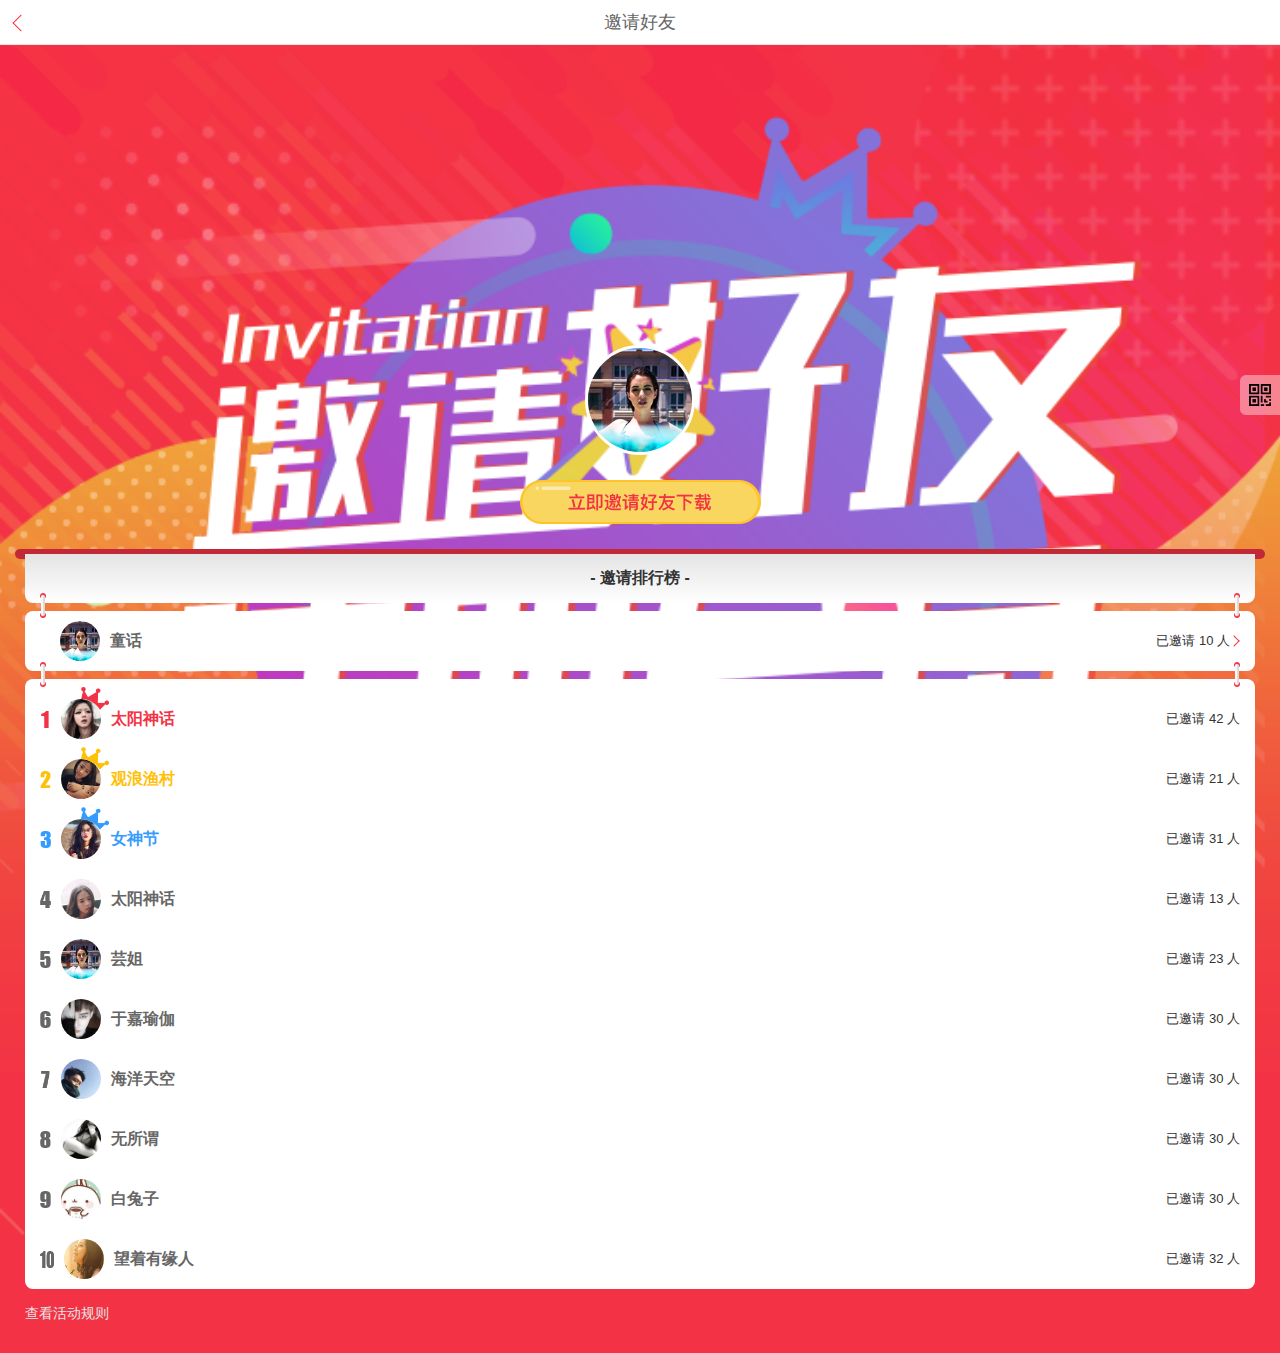
==== commit 9929337f: "邀请好友专题页" ====
--- a/index.html
+++ b/index.html
@@ -1,240 +1,411 @@
-
 <!DOCTYPE html>
-<html lang="en">
+<html>
 <head>
 	<meta charset="UTF-8">
-	<title>手机app通用模板邀请好友赢取现金红包专题页面模板</title>
-	<meta content="width=device-width,initial-scale=1.0,maximum-scale=1.0,user-scalable=0" name="viewport" />
-	<meta content="yes" name="apple-mobile-web-app-capable" />
-	<meta content="black" name="apple-mobile-web-app-status-bar-style" />
-	<meta content="telephone=no" name="format-detection" />
-	<link href="css/style.css" rel="stylesheet" type="text/css" />
-
-
+	<meta http-equiv="X-UA-Compatible" content="IE=edge">
+	<meta name="apple-touch-fullscreen" content="yes">
+	<meta name="apple-mobile-web-app-capable" content="yes">
+	<meta name="apple-mobile-web-app-status-bar-style" content="black">
+	<meta name="viewport" content="width=device-width, initial-scale=1.0">
+	<meta name="viewport" content="width=device-width, initial-scale=1, maximum-scale=1, user-scalable=no">
+	<meta name="format-detection" content="telephone=no">
+	<meta name="keywords" content="注册会员邀请好友">
+	<meta name="description" content="注册会员邀请好友">
+	<meta name="author" content="AUI, a-ui.com">
+	<title>注册会员邀请好友</title>
+	<link rel="icon" type="image/x-icon" href="favicon.ico">
+	<link href="iTunesArtwork@2x.png" sizes="114x114" rel="apple-touch-icon-precomposed">
+	<link rel="stylesheet" type="text/css" href="css/base.css">
+	<link rel="stylesheet" type="text/css" href="css/home.css">
+	<style>
+		.shade-mask{
+			position: fixed;
+			z-index: 999;
+			left: 0;
+			top: 0;
+			right: 0;
+			background: rgba(0, 0, 0, 0.7);
+			display:block;
+			width: 100%;
+			height: 100%;
+			text-align: center;
+		}
+		.shade-login{
+			left: 0;
+			top: 40%;
+			z-index: 9999;
+			display: block;
+			width: 80%;
+			margin: 0 10%;
+			text-align: center;
+			position: fixed !important;
+			background-size: cover;
+			background: rgba(255, 255, 255, 0.9);
+			padding: 30px;
+			height:140px;
+		}
+		.shade-login h3{
+			padding-bottom:20px;
+			font-size:16px;
+		}
+		.shade-login a{
+			background:#d9464f;
+			width:150px;
+			height:34px;
+			line-height:34px;
+			border-radius:5px;
+			display:inline-block;
+			color:#fff;
+			font-size:14px;
+			text-align:center;
+		}
+	</style>
 </head>
 <body>
-<!--
-
-* 17素材vip建站专区模块代码
-* 详尽信息请看官网：http://www.17sucai.com/pins/vip
-*
-* Copyright , 温州易站网络科技有限公司版权所有
-*
-* 请尊重原创，未经允许请勿转载。
-* 在保留版权的前提下可应用于个人或商业用途
-
--->
-<section class="aui-flexView">
-	<header class="aui-navBar aui-navBar-fixed">
-		<a href="javascript:;" class="aui-navBar-item">
-			<i class="icon icon-return"></i>
-		</a>
-		<div class="aui-center">
-			<span class="aui-center-title">邀请好友活动</span>
-		</div>
-		<a href="javascript:;" class="aui-navBar-item">
-			<i class="icon icon-sys"></i>
-		</a>
+<header class="ui-header ui-header-positive ui-border-b">
+	<i class="ui-icon-return" onclick="history.back()"></i>
+	<h1>邀请好友</h1>
+</header>
+<div class="in-body">
+	<div id="in-self" class="in-self"></div>
+	<!-- header begin -->
+	<header id="header">
+		<div class="in-header">
+			<img src="img/por/head.png" alt="">
+		</div>
+		<div class="in-button-box">
+			<div class="in-button" id="myBtn">
+				<img src="img/icon/icon-btn.png" alt="">
+			</div>
+		</div>
+		<div class="in-code" onclick="Ceng()">
+			<img src="img/icon/ewm.png" alt="">
+		</div>
+		<!-- pop begin -->
+		<div id="ceng" class="in-cen"></div>
+		<div id="close" class="in-pop">
+			<div class="in-self-info">
+				<a onclick="closeCeng()">
+					<img src="img/icon/icon-close.png" alt="">
+				</a>
+				<div class="in-pop-text">
+					<p>您的专属邀请二维码</p>
+					<p>长按可保存</p>
+				</div>
+			</div>
+		</div>
+		<!-- pop end -->
+		<!-- share  begin-->
+		<div id="myModal" class="modal ">
+			<!-- 弹窗内容 -->
+			<div class="modal-content ">
+				<div class="modal-header">
+					<span class="close"></span>
+				</div>
+				<div class="gb_resLay">
+					<div class="gb_res_t">
+						<span>分享到</span>
+						<i></i>
+					</div>
+					<div class="bdsharebuttonbox">
+						<ul class="gb_resItms clearfix">
+							<li>
+								<a title="分享到微信" href="#" class="bds_weixin" data-cmd="weixin"></a>
+								微信好友
+							</li>
+							<li>
+								<a title="分享到QQ好友" href="#" class="bds_sqq" data-cmd="sqq"></a>
+								QQ好友
+							</li>
+							<li>
+								<a title="分享到QQ空间" href="#" class="bds_qzone" data-cmd="qzone"></a>
+								QQ空间
+							</li>
+							<li>
+								<a title="分享到腾讯微博" href="#" class="bds_tqq" data-cmd="tqq"></a>
+								腾讯微博
+							</li>
+							<li>
+								<a title="分享到新浪微博" href="#" class="bds_tsina" data-cmd="tsina"></a>
+								新浪微博
+							</li>
+							<li>
+								<a title="分享到人人网" href="#" class="bds_renren" data-cmd="renren"></a>
+								人人网
+							</li>
+						</ul>
+					</div>
+				</div>
+			</div>
+		</div>
+		<!-- share  end-->
 	</header>
-	<section class="aui-scrollView">
-		<div class="aui-invitation-head">
-			<img src="images/head.jpg" class="aui-invitation-ad" alt="">
-			<div class="aui-flex aui-flex-color">
-				<div class="aui-flex-box">
-					<div class="box">
-						<div class="t_news">
-							<ul class="news_li">
-								<li>
-									<a href="javascript:return false;"><img src="images/user-logo-001.png" alt="">李嘉桦 已经获得一个现金红包8888元</a>
-								</li>
-								<li>
-									<a href="javascript:return false;"><img src="images/user-logo-001.png" alt="">李嘉桦 已经获得一个现金红包88888元</a>
-								</li>
-								<li>
-									<a href="javascript:return false;"><img src="images/user-logo-001.png" alt="">李嘉桦 已经获得一个现金红包88888元</a>
-								</li>
-								<li>
-									<a href="javascript:return false;"><img src="images/user-logo-001.png" alt="">李嘉桦 已经获得一个现金红包888888元</a>
-								</li>
-								<li>
-									<a href="javascript:return false;"><img src="images/user-logo-001.png" alt="">李嘉桦 已经获得一个现金红包888888元</a>
-								</li>
-							</ul>
-							<ul class="swap"></ul>
+	<!-- header end -->
+	<!-- content begin -->
+	<section id="content">
+		<div class="in-content">
+			<div class="in-content-line"></div>
+			<div class="in-content-box">
+				<div class="in-content-title">
+					<h2>- 邀请排行榜 -</h2>
+					<div class="in-line-left">
+						<img src="img/icon/icon-line.png" alt="">
+					</div>
+					<div class="in-line-right">
+						<img src="img/icon/icon-line.png" alt="">
+					</div>
+				</div>
+				<div class="in-content-links">
+					<a href="page.html">
+						<div class="in-content-hd">
+							<img src="img/por/head.png" alt="">
+						</div>
+						<div class="in-content-bd">
+							<p>童话</p>
+						</div>
+						<div class="in-content-ft">
+							<p>
+								已邀请 <em>10</em>
+								人
+							</p>
+						</div>
+					</a>
+					<div class="in-line-left in-content-left">
+						<img src="img/icon/icon-line.png" alt="">
+					</div>
+					<div class="in-line-right in-content-right">
+						<img src="img/icon/icon-line.png" alt="">
+					</div>
+				</div>
+				<div class="in-content-fellow">
+					<div class="in-fellow-well">
+						<div class="in-content-tx">
+							<img src="img/icon/nub1.png" alt="">
+						</div>
+						<div class="in-content-hd ">
+							<img src="img/por/user10.png" alt="">
+							<div class="in-red-crown"></div>
+						</div>
+						<div class="in-content-bd red">
+							<p>太阳神话</p>
+						</div>
+						<div class="in-content-ft">
+							<p>
+								已邀请 <em>42</em>
+								人
+							</p>
+						</div>
+					</div>
+					<div class="in-fellow-well">
+						<div class="in-content-tx">
+							<img src="img/icon/nub2.png" alt="">
+						</div>
+						<div class="in-content-hd">
+							<img src="img/por/user1.png" alt="">
+							<div class="in-yellow-crown"></div>
+						</div>
+						<div class="in-content-bd yellow">
+							<p>观浪渔村</p>
+						</div>
+						<div class="in-content-ft">
+							<p>
+								已邀请 <em>21</em>
+								人
+							</p>
+						</div>
+					</div>
+					<div class="in-fellow-well">
+						<div class="in-content-tx">
+							<img src="img/icon/nub3.png" alt="">
+						</div>
+						<div class="in-content-hd">
+							<img src="img/por/user2.png" alt="">
+							<div class="in-blue-crown"></div>
+						</div>
+						<div class="in-content-bd blue">
+							<p>女神节</p>
+						</div>
+						<div class="in-content-ft">
+							<p>
+								已邀请 <em>31</em>
+								人
+							</p>
+						</div>
+					</div>
+					<div class="in-fellow-well">
+						<div class="in-content-tx">
+							<img src="img/icon/nub4.png" alt="">
+						</div>
+						<div class="in-content-hd">
+							<img src="img/por/user3.png" alt="">
+						</div>
+						<div class="in-content-bd">
+							<p>太阳神话</p>
+						</div>
+						<div class="in-content-ft">
+							<p>
+								已邀请 <em>13</em>
+								人
+							</p>
+						</div>
+					</div>
+					<div class="in-fellow-well">
+						<div class="in-content-tx">
+							<img src="img/icon/nub5.png" alt="">
+						</div>
+						<div class="in-content-hd">
+							<img src="img/por/head.png" alt="">
+						</div>
+						<div class="in-content-bd">
+							<p>芸姐</p>
+						</div>
+						<div class="in-content-ft">
+							<p>
+								已邀请 <em>23</em>
+								人
+							</p>
+						</div>
+					</div>
+					<div class="in-fellow-well">
+						<div class="in-content-tx">
+							<img src="img/icon/nub6.png" alt="">
+						</div>
+						<div class="in-content-hd">
+							<img src="img/por/user4.png" alt="">
+						</div>
+						<div class="in-content-bd">
+							<p>于嘉瑜伽</p>
+						</div>
+						<div class="in-content-ft">
+							<p>
+								已邀请 <em>30</em>
+								人
+							</p>
+						</div>
+					</div>
+					<div class="in-fellow-well">
+						<div class="in-content-tx">
+							<img src="img/icon/nub7.png" alt="">
+						</div>
+						<div class="in-content-hd">
+							<img src="img/por/user5.png" alt="">
+						</div>
+						<div class="in-content-bd">
+							<p>海洋天空</p>
+						</div>
+						<div class="in-content-ft">
+							<p>
+								已邀请 <em>30</em>
+								人
+							</p>
+						</div>
+					</div>
+					<div class="in-fellow-well">
+						<div class="in-content-tx">
+							<img src="img/icon/nub8.png" alt="">
+						</div>
+						<div class="in-content-hd">
+							<img src="img/por/user6.png" alt="">
+						</div>
+						<div class="in-content-bd">
+							<p>无所谓</p>
+						</div>
+						<div class="in-content-ft">
+							<p>
+								已邀请 <em>30</em>
+								人
+							</p>
+						</div>
+					</div>
+					<div class="in-fellow-well">
+						<div class="in-content-tx">
+							<img src="img/icon/nub9.png" alt="">
+						</div>
+						<div class="in-content-hd">
+							<img src="img/por/user7.png" alt="">
+						</div>
+						<div class="in-content-bd">
+							<p>白兔子</p>
+						</div>
+						<div class="in-content-ft">
+							<p>
+								已邀请 <em>30</em>
+								人
+							</p>
+						</div>
+					</div>
+					<div class="in-fellow-well">
+						<div class="in-content-tx ten">
+							<img src="img/icon/nub10.png" alt="">
+						</div>
+						<div class="in-content-hd">
+							<img src="img/por/user8.png" alt="">
+						</div>
+						<div class="in-content-bd">
+							<p>望着有缘人</p>
+						</div>
+						<div class="in-content-ft">
+							<p>
+								已邀请 <em>32</em>
+								人
+							</p>
 						</div>
 					</div>
 				</div>
 			</div>
-
-		</div>
-		<div class="aui-invitation-content">
-			<div class="aui-invitation-item">
-				<div class="aui-invitation-title">
-					<h2>NO.1 重礼</h2>
-				</div>
-				<div class="aui-coupon-body">
-					<h2>888<em>元</em> </h2>
-				</div>
-				<div class="aui-coupon-text">
-					<p>徒弟用户送实时运费劵，首次使用</p>
-					<span>最高返现8888元</span>
-				</div>
+			<div class="in-links">
+				<a href="rule.html">查看活动规则</a>
 			</div>
-			<div class="aui-invitation-item">
-				<div class="aui-invitation-title">
-					<h2>NO.2 重礼</h2>
-				</div>
-				<div class="aui-coin-img">
-					<img src="images/coin.png" alt="">
-				</div>
-				<div class="aui-coupon-text">
-					<p>徒弟的徒弟可为每位师傅提供</p>
-					<span>1元的现金红包</span>
-				</div>
-			</div>
-			<div class="aui-invitation-item">
-				<div class="aui-invitation-title">
-					<h2>NO.3 重礼</h2>
-				</div>
-				<div class="aui-coupon-text aui-coupon-text-top">
-					<p>成功邀请好友注册认证信贷款的用户，您可以获得现金红包8888元(奖励)</p>
-				</div>
-				<div class="aui-invitation-table">
-					<table id="jqueryTable">
-						<tr>
-							<th>邀请阶梯</th>
-							<th>累计奖励订单</th>
-						</tr>
-						<tr>
-							<td>邀请1人</td>
-							<td>1个订单</td>
-						</tr>
-						<tr>
-							<td>邀请2人</td>
-							<td>3个订单</td>
-						</tr>
-						<tr>
-							<td>邀请5人</td>
-							<td>5个订单</td>
-						</tr>
-						<tr>
-							<td>邀请6人</td>
-							<td>6个订单</td>
-						</tr>
-						<tr>
-							<td>邀请8人</td>
-							<td>8个订单</td>
-						</tr>
-						<tr>
-							<td>邀请9人</td>
-							<td>9个订单</td>
-						</tr>
-						<tr>
-							<td>邀请12人</td>
-							<td>12个订单</td>
-						</tr>
-						<tr>
-							<td>邀请14人</td>
-							<td>14个订单</td>
-						</tr>
-						<tr>
-							<td>邀请15人</td>
-							<td>15个订单</td>
-						</tr>
-						<tr>
-							<td>邀请22人</td>
-							<td>22个订单</td>
-						</tr>
-					</table>
-				</div>
-			</div>
-		</div>
-
+		</div>
 	</section>
-	<footer class="aui-footer aui-footer-fixed" data-ydui-actionsheet="{target:'#actionSheet',closeElement:'#cancel'}">
-		<a href="javascript:;" class="aui-tabBar-item">
-			<span class="aui-tabBar-item-text">邀请徒弟</span>
-		</a>
-	</footer>
-</section>
-<div class="m-actionsheet" id="actionSheet">
-	<div class="aui-show-box">
-		<div class="aui-show-box-title aui-footer-flex">
-			<div class="b-line aui-coll-share-box">
-				<a href="javascript:;" class="aui-coll-share-item">
-					<div class="aui-coll-share-img">
-						<img src="images/icon-wx.png" alt="">
-					</div>
-					<div class="aui-coll-share-text">微信好友</div>
-				</a>
-				<a href="javascript:;" class="aui-coll-share-item">
-					<div class="aui-coll-share-img">
-						<img src="images/icon-pyq.png" alt="">
-					</div>
-					<div class="aui-coll-share-text">朋友圈</div>
-				</a>
-				<a href="javascript:;" class="aui-coll-share-item">
-					<div class="aui-coll-share-img">
-						<img src="images/icon-qq.png" alt="">
-					</div>
-					<div class="aui-coll-share-text">QQ</div>
-				</a>
-				<a href="javascript:;" class="aui-coll-share-item">
-					<div class="aui-coll-share-img">
-						<img src="images/icon-kj.png" alt="">
-					</div>
-					<div class="aui-coll-share-text">QQ空间</div>
-				</a>
-				<a href="javascript:;" class="aui-coll-share-item">
-					<div class="aui-coll-share-img">
-						<img src="images/icon-txw.png" alt="">
-					</div>
-					<div class="aui-coll-share-text">腾讯微博</div>
-				</a>
-				<a href="javascript:;" class="aui-coll-share-item">
-					<div class="aui-coll-share-img">
-						<img src="images/icon-wb.png" alt="">
-					</div>
-					<div class="aui-coll-share-text">新浪微博</div>
-				</a>
-			</div>
-			<div class="aui-coll-cancel">
-				<a href="javascript:;" id="cancel" class="">取消
-				</a>
-			</div>
-		</div>
-	</div>
+	<!-- content end -->
 </div>
 
+
+<script src="js/in-jquery.js" type="text/javascript"></script>
+<script type="text/javascript">
+
+	//二维码弹窗
+    function Ceng() {
+        document.getElementById('ceng').style.display = 'block';
+        document.getElementById('close').style.display = 'block';
+        return false;
+    }
+    function closeCeng() {
+        document.getElementById('ceng').style.display = 'none';
+        document.getElementById('close').style.display = 'none';
+        return false;
+
+    }
+
+    // 获取弹窗
+    var modal = document.getElementById('myModal');
+
+    // 打开弹窗的按钮对象
+
+    var btn = document.getElementById("myBtn");
+
+    // 获取 <span> 元素，用于关闭弹窗 that closes the modal
+    var span = document.getElementsByClassName("close")[0];
+
+    // 点击按钮打开弹窗
+    btn.onclick = function() {
+        modal.style.display = "block";
+    }
+
+    // 点击 <span> (x), 关闭弹窗
+    span.onclick = function() {
+        modal.style.display = "none";
+    }
+
+    // 在用户点击其他地方时，关闭弹窗
+    window.onclick = function(event) {
+        if (event.target == modal) {
+            modal.style.display = "none";
+        }
+    }
+
+
+</script>
 </body>
-<script type="text/javascript" src="js/jquery.min.js"></script>
-<script type="text/javascript" src="js/layer.js"></script>
-	<script type="text/javascript">
-
-
-		function b() {
-			t = parseInt(x.css('top'));
-			y.css('top', '25px');
-			x.animate({
-				top: t - 25 + 'px'
-			}, 'slow');
-			if (Math.abs(t) == h - 25) {
-				y.animate({
-					top: '0px'
-				}, 'slow');
-				z = x;
-				x = y;
-				y = z;
-			}
-			setTimeout(b, 3000);
-		}
-		$(document).ready(function() {
-			$('.swap').html($('.news_li').html());
-			x = $('.news_li');
-			y = $('.swap');
-			h = $('.news_li li').length * 25;
-			setTimeout(b, 3000);
-		})
-	</script>
-
 </html>
--- a/css/base.css
+++ b/css/base.css
@@ -0,0 +1,466 @@
+/*
+*  author: AUI
+*  base.css
+*  http://azenui.com/
+*  http://www.a-ui.cn/
+*/
+::-moz-placeholder {
+	color: #999999;
+}
+
+::-webkit-input-placeholder {
+	color: #999999;
+}
+
+:-ms-input-placeholder {
+	color: #999999;
+}
+
+html {
+	-webkit-tap-highlight-color: rgba(0,0,0,0);
+	color: #333;
+}
+
+input[placeholder], [placeholder], *[placeholder] {
+	color: #999999 !important;
+}
+
+html,body {
+	margin: 0;
+	height: 100%;
+	font-family: core, "Avenir Next", "Helvetica Neue", Helvetica, Arial, "Source Han Sans SC", "PingFang SC", "Hiragino Sans GB", "Microsoft YaHei", "WenQuanYi MicroHei", sans-serif;
+	-webkit-font-smoothing: antialiased;
+}
+
+* {
+	-webkit-box-sizing: border-box;
+	-moz-box-sizing: border-box;
+	box-sizing: border-box;
+}
+
+a {
+	text-decoration: none;
+	color: #000;
+	outline: none;
+}
+
+hr {
+	height: 1px;
+	background: #ccc;
+	width: 100%;
+	border: none;
+	margin: 0;
+	padding: 0;
+	margin-top: 10px;
+}
+
+img {
+	border: 0;
+}
+
+html, body, div, dl, dt, dd, ol, ul, li, h1, h2, h3, h4, h5, h6, p, blockquote, pre, button, fieldset, form, input, legend, textarea, th, td {
+	margin: 0;
+	padding: 0;
+}
+
+article,aside,details,figcaption,figure,footer,header,main,menu,nav,section,summary {
+	display: block;
+	margin: 0;
+	padding: 0;
+}
+
+audio,canvas,progress,video {
+	display: inline-block;
+	vertical-align: baseline;
+}
+
+a {
+	text-decoration: none;
+	color: #08acee;
+}
+
+a:active,a:hover {
+	outline: 0;
+}
+
+mark {
+	color: #000;
+	background: #ff0;
+}
+
+small {
+	font-size: 80%;
+}
+
+img {
+	border: 0;
+}
+
+button,input,optgroup,select,textarea {
+	margin: 0;
+	font: inherit;
+	color: inherit;
+}
+
+li {
+	list-style: none;
+}
+
+i {
+	font-style: normal;
+}
+
+a {
+	color: #666;
+}
+
+a:hover {
+	color: #333;
+}
+
+em {
+	font-style: normal;
+}
+
+h1, h2, h3 {
+	font-weight: 400;
+}
+
+.clearfix::after {
+	clear: both;
+	content: ".";
+	display: block;
+	height: 0;
+	visibility: hidden;
+}
+
+.clearfix {
+}
+
+.in-body {
+	width: 100%;
+	position: relative;
+	background: url("../img/bg/body.png") no-repeat;
+	background-size: 100%;
+	margin-top: 45px;
+}
+
+#header {
+	position: relative;
+}
+
+#in-self {
+	width: 100%;
+	height: 300px;
+}
+
+/* å¼¹çª— */
+.modal {
+	cursor: pointer;
+	display: none;
+	/* é»˜è®¤éšè— */
+	position: fixed;
+	left: 0;
+	top: 0;
+	right: 0;
+	bottom: 0;
+	width: 100%;
+	height: 100%;
+	overflow: auto;
+	background-color: rgb(0,0,0);
+	background-color: rgba(0,0,0,0.4);
+	-webkit-animation-name: fadeIn;
+	-webkit-animation-duration: 0.4s;
+	animation-name: fadeIn;
+	animation-duration: 0.4s;
+	z-index: 9999;
+}
+
+/* å¼¹çª—å†…å®¹ */
+.modal-content {
+	cursor: pointer;
+	position: fixed;
+	bottom: 0;
+	/*background-color: #fefefe;*/
+	width: 100%;
+	-webkit-animation-name: slideIn;
+	-webkit-animation-duration: 0.4s;
+	animation-name: slideIn;
+	animation-duration: 0.4s;
+	z-index: 1000;
+}
+
+/* å…³é—­æŒ‰é’® */
+.close {
+	height: 482px;
+	/*background:rgba(0,0,0,0.4);*/
+	width: 100%;
+	display: block;
+}
+
+.close:hover, .close:focus {
+	color: #000;
+	text-decoration: none;
+	cursor: pointer;
+}
+
+.modal-header {
+}
+
+.modal-body {
+	padding: 2px 16px;
+}
+
+.modal-footer {
+	padding: 2px 16px;
+	background-color: #5cb85c;
+	color: white;
+}
+
+/* æ·»åŠ åŠ¨ç”» */
+@-webkit-keyframes slideIn {
+	from {
+		bottom: -300px;
+		opacity: 0
+	}
+
+	to {
+		bottom: 0;
+		opacity: 1
+	}
+}
+
+@keyframes slideIn {
+	from {
+		bottom: -300px;
+		opacity: 0
+	}
+
+	to {
+		bottom: 0;
+		opacity: 1
+	}
+}
+
+@-webkit-keyframes fadeIn {
+	from {
+		opacity: 0
+	}
+
+	to {
+		opacity: 1
+	}
+}
+
+@keyframes fadeIn {
+	from {
+		opacity: 0
+	}
+
+	to {
+		opacity: 1
+	}
+}
+
+:focus {
+	-moz-outline-style: none
+}
+
+.clear {
+	clear: both;
+	height: 0;
+	overflow: hidden;
+	visibility: hidden;
+}
+
+.hidden, .hide {
+	display: none
+}
+
+.block, .show {
+	display: block
+}
+
+.fl {
+	float: left
+}
+
+.fr {
+	float: right
+}
+
+.fline {
+	float: left;
+	display: inline
+}
+
+.clearfix:after {
+	clear: both;
+	content: ".";
+	height: 0;
+	display: block;
+	visibility: hidden
+}
+
+/*å¼¹å‡ºå±‚ CSS*/
+.gb_resLay {
+	background: #FFFFFF;
+	height: auto;
+	width: 100%;
+	max-width: 800px;
+	margin: 0 auto;
+	padding: 10px 0 20px 0
+}
+
+.gb_res_t {
+	line-height: 48px;
+	height: 48px;
+	position: relative;
+	font-size: 18px;
+	text-align: center;
+}
+
+.gb_res_t i {
+	background: #FFEC94;
+	height: 1px;
+	overflow: hidden;
+	left: 32px;
+	top: 23px;
+	right: 32px;
+	position: absolute;
+}
+
+.gb_res_t span {
+	background: #FFF;
+	display: inline-block;
+	padding: 0px 6px;
+	position: relative;
+	z-index: 2;
+}
+
+.gb_resItms {
+	margin: 0px 4%;
+}
+
+.gb_resItms li {
+	text-align: center;
+	float: left;
+	width: 16.66%;
+	padding-bottom: 10px;
+	font-size: 12px;
+}
+
+.gb_resA img {
+	height: auto;
+	width: 60px;
+	margin-bottom: 10px;
+}
+
+@media only screen and (max-width: 500px) {
+	.gb_resA img {
+		width: 45px;
+		margin-top: 5px;
+	}
+}
+
+@media only screen and (max-width: 470px) {
+	.gb_resItms li {
+		width: 33.333%;
+	}
+
+	.gb_resLay {
+		height: auto;
+	}
+
+	.gb_resA img {
+		width: 60px;
+		margin-top: 0
+	}
+}
+
+.bdsharebuttonbox a {
+	width: 60px!important;
+	height: 60px!important;
+	margin: 0 auto 1px!important;
+	float: none!important;
+	padding: 0!important;
+	display: block;
+}
+
+.bdsharebuttonbox a img {
+	width: 60px;
+	height: 60px;
+}
+
+.bdsharebuttonbox .bds_tsina {
+	background: url(../img/share/gbRes_6.png) no-repeat center center/40px 40px;
+}
+
+.bdsharebuttonbox .bds_qzone {
+	background: url(../img/share/gbRes_4.png) no-repeat center center/40px 40px;
+}
+
+.bdsharebuttonbox .bds_tqq {
+	background: url(../img/share/gbRes_5.png) no-repeat center center/40px 40px;
+}
+
+.bdsharebuttonbox .bds_weixin {
+	background: url(../img/share/gbRes_2.png) no-repeat center center/40px 40px;
+}
+
+.bdsharebuttonbox .bds_sqq {
+	background: url(../img/share/gbRes_3.png) no-repeat center center/40px 40px;
+}
+
+.bdsharebuttonbox .bds_renren {
+	background: url(../img/share/gbRes_1.png) no-repeat center center/40px 40px;
+}
+
+.bd_weixin_popup .bd_weixin_popup_foot {
+	position: relative;
+	top: -12px;
+}
+
+/* å¼¹çª— (background) */
+.pop {
+	display: none;
+	/* é»˜è®¤éšè— */
+	position: fixed;
+	/* å›ºå®šå®šä½ */
+	z-index: 1;
+	/* è®¾ç½®åœ¨é¡¶å±‚ */
+	left: 0;
+	top: 0;
+	width: 100%;
+	height: 100%;
+	overflow: auto;
+	background-color: rgb(0,0,0);
+	background-color: rgba(0,0,0,0.4);
+}
+
+/* å¼¹çª—å†…å®¹ */
+.in-modal-content {
+	background-color: #fefefe;
+	margin: 15% auto;
+	padding: 20px;
+	border: 1px solid #888;
+	width: 80%;
+}
+
+/* å…³é—­æŒ‰é’® */
+.in-close {
+	color: #aaa;
+	float: right;
+	font-size: 28px;
+	font-weight: bold;
+}
+
+.in-close:hover, .in-close:focus {
+	color: black;
+	text-decoration: none;
+	cursor: pointer;
+}
+
+.default {
+	color: #999999;
+}
--- a/css/home.css
+++ b/css/home.css
@@ -0,0 +1,690 @@
+/*
+*  author: AUI
+*  base.css
+*  http://azenui.com/
+*  http://www.a-ui.cn/
+*/
+.in-header {
+	width: 110px;
+	height: 110px;
+	margin: 0 auto;
+}
+
+.in-header img {
+	width: 100%;
+	height: 100%;
+	display: block;
+	border-radius: 50%;
+	border: 3px solid #fff;
+}
+
+.in-button-box {
+	padding: 25px 0;
+}
+
+.in-button {
+	width: 241px;
+	height: 44px;
+	margin: 0 auto;
+}
+
+.in-button img {
+	width: 100%;
+	height: 100%;
+	display: block;
+	border: none;
+}
+
+.in-content {
+	padding: 0 15px;
+}
+
+.in-content-line {
+	width: 100%;
+	height: 10px;
+	background: #c22937;
+	border-radius: 10px;
+}
+
+.in-content-box {
+	padding: 0 10px;
+	margin-top: -5px;
+}
+
+.in-content-title {
+	background-image: -webkit-linear-gradient(to bottom, #e4e4e4, #ffffff);
+	background-image: linear-gradient(to bottom,#e4e4e4,#ffffff);
+	border-radius: 0 0 8px 8px;
+	margin-bottom: 8px;
+	position: relative;
+}
+
+.in-line-left {
+	width: 6px;
+	height: 25px;
+	position: absolute;
+	top: 39px;
+	left: 15px;
+	z-index: 100;
+}
+
+.in-line-left img {
+	width: 100%;
+	height: 100%;
+	display: block;
+	border: none;
+}
+
+.in-line-right {
+	width: 6px;
+	height: 25px;
+	position: absolute;
+	top: 39px;
+	right: 15px;
+	z-index: 100;
+}
+
+.in-line-right img {
+	width: 100%;
+	height: 100%;
+	display: block;
+	border: none;
+}
+
+.in-content-title h2 {
+	text-align: center;
+	font-weight: bold;
+	padding: 14px 0;
+	font-size: 16px;
+}
+
+.in-content-links {
+	padding: 10px 15px;
+	position: relative;
+	display: -webkit-box;
+	display: -webkit-flex;
+	display: flex;
+	-webkit-box-align: center;
+	-webkit-align-items: center;
+	align-items: center;
+	background: #fff;
+	border-radius: 8px;
+	margin-bottom: 8px;
+}
+
+.in-content-links a {
+	width: 100%;
+	-webkit-tap-highlight-color: rgba(0, 0, 0, 0);
+	color: inherit;
+	position: relative;
+	display: -webkit-box;
+	display: -webkit-flex;
+	display: flex;
+	-webkit-box-align: center;
+	-webkit-align-items: center;
+	align-items: center;
+	padding-left: 20px;
+}
+
+.in-content-hd {
+	width: 40px;
+	height: 40px;
+	border-radius: 50%;
+	position: relative;
+}
+
+.in-content-hd img {
+	width: 100%;
+	height: 100%;
+	display: block;
+	border: none;
+	border-radius: 50%;
+}
+
+.in-content-bd {
+	-webkit-box-flex: 1;
+	-webkit-flex: 1;
+	flex: 1;
+}
+
+.in-content-bd p {
+	color: #666;
+	font-size: 16px;
+	padding-left: 10px;
+	font-weight: 600;
+}
+
+.in-content-ft {
+	text-align: right;
+	color: #333333;
+	position: relative;
+	padding-right: 10px;
+	font-size: 13px;
+}
+
+.in-content-ft:after {
+	content: " ";
+	display: inline-block;
+	height: 7px;
+	width: 7px;
+	border-width: 1px 1px 0 0;
+	border-color: #f33345;
+	border-style: solid;
+	-webkit-transform: matrix(0.71, 0.71, -0.71, 0.71, 0, 0);
+	transform: matrix(0.71, 0.71, -0.71, 0.71, 0, 0);
+	position: relative;
+	top: -2px;
+	position: absolute;
+	top: 50%;
+	margin-top: -4px;
+	right: 2px;
+}
+
+.in-content-fellow {
+	padding-top: 10px;
+	background: #fff;
+	border-radius: 8px;
+}
+
+.in-fellow-well {
+	padding: 10px 15px;
+	position: relative;
+	display: -webkit-box;
+	display: -webkit-flex;
+	display: flex;
+	-webkit-box-align: center;
+	-webkit-align-items: center;
+	align-items: center;
+}
+
+.in-links {
+	padding-top: 15px;
+	padding-left: 10px;
+	padding-bottom: 30px;
+}
+
+.in-links a {
+	font-size: 14px;
+	color: #e6e6e6;
+}
+
+.in-fellow-well .in-content-ft {
+	padding-right: 0;
+}
+
+.in-fellow-well .in-content-ft:after {
+	border-color: inherit;
+	border-width: inherit;
+	width: 0;
+	height: 0;
+}
+
+.in-content-tx {
+	width: 11px;
+	height: 17px;
+	margin-right: 10px;
+	position: relative;
+}
+
+.ten {
+	width: 14px;
+}
+
+.in-content-tx img {
+	width: 100%;
+	height: 100%;
+	display: block;
+	border: none;
+}
+
+.in-content-left {
+	top: 51px;
+}
+
+.in-content-right {
+	top: 51px;
+}
+
+.in-code {
+	width: 40px;
+	height: 40px;
+	position: absolute;
+	right: 0;
+	top: 30px;
+}
+
+.in-code img {
+	width: 100%;
+	height: 100%;
+	display: block;
+	border: none;
+}
+
+.ui-header, .ui-footer {
+	position: fixed;
+	width: 100%;
+	z-index: 100;
+	left: 0;
+}
+
+.ui-header {
+	top: 0;
+	height: 45px;
+	line-height: 45px;
+}
+
+.ui-header-stable, .ui-header-positive {
+	padding: 0 10px;
+	-webkit-box-sizing: border-box;
+	box-sizing: border-box;
+}
+
+.ui-header-positive, .ui-footer-positive {
+	background-color: #fff;
+	color: #fff;
+}
+
+.ui-header .ui-icon-return {
+	position: absolute;
+	left: 15px;
+	cursor: pointer;
+}
+
+.ui-header h1 {
+	color: #666666;
+	text-align: center;
+	font-size: 18px;
+}
+
+.ui-header:before {
+	content: " ";
+	position: absolute;
+	left: 0;
+	bottom: 0;
+	right: 0;
+	height: 1px;
+	border-bottom: 1px solid rgba(207, 207, 207, 0.95);
+	color: rgba(207, 207, 207, 0.95);
+	transform-origin: 0 100%;
+	transform: scaleY(0.501);
+}
+
+.in-cen{
+	position: fixed;
+	z-index: 999;
+	left: 0px;
+	top: 0px;
+	right: 0px;
+	background: rgba(0, 0, 0, 0.7);
+	display: none;
+	width: 100%;
+	height: 100%;
+	text-align: center;
+}
+
+.in-pop {
+	left: 0;
+	top: 12%;
+	z-index: 9999;
+	display: none;
+	width: 80%;
+	height: auto;
+	margin: 0 10%;
+	text-align: right;
+	position: fixed !important;
+	background: url("../img/bg/pop.png") no-repeat;
+	background-size: cover;
+	border-radius: 5px;
+}
+
+.in-pop-box {
+	padding: 30px 0;
+}
+
+.in-pop-head {
+	width: 90px;
+	height: 90px;
+	margin: 0 auto;
+}
+
+.in-pop-head img {
+	width: 100%;
+	height: 100%;
+	display: block;
+	border-radius: 50%;
+	border: 2px solid #fff;
+}
+
+.in-pop-code {
+	width: 190px;
+	height: 190px;
+	margin: 0 auto;
+}
+
+.in-pop-code img {
+	width: 100%;
+	height: 100%;
+	display: block;
+	border: none;
+}
+
+.in-pop a {
+	width: 30px;
+	height: 30px;
+	display: block;
+	position: absolute;
+	right: -14px;
+	top: -14px;
+}
+
+.in-pop a img {
+	width: 100%;
+	height: 100%;
+	display: block;
+	border: none;
+}
+
+.in-pop-text {
+	background: rgba(0,0,0,0.4);
+	position: absolute;
+; bottom: 0;
+	width: 100%;
+	text-align: center;
+	padding: 10px 0;
+}
+
+.in-pop-text p {
+	color: #fff;
+	font-size: 14px;
+}
+
+.ui-icon-return {
+	content: " ";
+	display: inline-block;
+	height: 12px;
+	width: 12px;
+	border-width: 0px 0px 1px 1px;
+	border-color: #f33345;
+	border-style: solid;
+	-webkit-transform: matrix(0.71, 0.71, -0.71, 0.71, 0, 0);
+	transform: matrix(0.71, 0.71, -0.71, 0.71, 0, 0);
+	position: relative;
+	top: -2px;
+	position: absolute;
+	top: 50%;
+	margin-top: -6px;
+	right: 2px;
+	left: 10%;
+}
+
+.in-rule {
+	margin-top: 45px;
+	padding: 20px;
+}
+
+.in-rule p {
+	font-size: 14px;
+	padding-bottom: 10px;
+	line-height: 18px;
+}
+
+.in-page {
+	margin-top: 45px;
+}
+
+.in-page h2 {
+	text-align: center;
+	font-size: 16px;
+	color: #db454e;
+	padding-top: 20px;
+}
+
+.in-page .in-fellow-well:before {
+	content: " ";
+	position: absolute;
+	left: 0;
+	bottom: 0;
+	right: 0;
+	height: 1px;
+	border-bottom: 1px solid rgba(207, 207, 207, 0.85);
+	color: rgba(207, 207, 207, 0.85);
+	transform-origin: 0 100%;
+	transform: scaleY(0.501);
+}
+
+/* in-app */
+.in-app {
+	background: url("../img/bg/app.png") no-repeat;
+	background-size: cover;
+	position: relative;
+	width: 100%;
+	height: 100%;
+	left: 0;
+	right: 0;
+	top: 0;
+	bottom: 0;
+	padding-top: 50px;
+}
+
+.in-app-logo {
+	width: 100px;
+	height: 100px;
+	margin: 0 auto;
+}
+
+.in-app-logo img {
+	width: 100%;
+	height: 100%;
+	display: block;
+	border-radius: 50%;
+	border: 2px solid #fff;
+}
+
+.in-app-box {
+	padding: 40px 20px 20px 20px;
+}
+
+.in-app-box-bg {
+	background: rgba(255, 255, 255, 0.9);
+	border-radius: 5px;
+	padding: 30px;
+	position: relative;
+}
+
+.in-app-box-sub {
+	margin-top: 15px;
+}
+
+.in-app-box-sub a {
+	background: #db454e;
+	font-size: 18px;
+	display: block;
+	text-align: center;
+	border-radius: 5px;
+	height: 48px;
+	line-height: 48px;
+	color: #fff;
+}
+
+.in-app-box-bg:before {
+	content: " ";
+	position: absolute;
+	top: 0;
+	left: 0;
+	right: 0;
+	bottom: 0;
+	width: 200%;
+	height: 200%;
+	border: 1px solid rgba(207, 207, 207, 0.95);
+	color: rgba(207, 207, 207, 0.95);
+	transform-origin: 0 0;
+	transform: scale(0.501);
+	border-radius: 10px;
+}
+
+.in-app-box-inp {
+	width: 100%;
+	position: relative;
+	height: 44px;
+	line-height: 44px;
+	border: 1px solid #7d7d7d;
+	border-radius: 5px;
+	text-align: center;
+}
+
+.in-app-box-inp input {
+	background: none;
+	width: 100%;
+	height: 44px;
+	line-height: 44px;
+	border: none;
+	text-align: center;
+}
+
+.in-app-box-well {
+	padding: 0 0 30px 0;
+	position: relative;
+	display: -webkit-box;
+	display: -webkit-flex;
+	display: flex;
+	-webkit-box-align: center;
+	-webkit-align-items: center;
+	align-items: center;
+}
+
+.in-app-box-title {
+	padding-left: 10px;
+	-webkit-box-flex: 1;
+	-webkit-flex: 1;
+	flex: 1;
+	width: 100%;
+}
+
+.in-app-box-user {
+	width: 50px;
+	height: 50px;
+}
+
+.in-app-box-user img {
+	width: 100%;
+	height: 100%;
+	display: block;
+	border: none;
+	border-radius: 50%;
+}
+
+.in-app-box-sub .default {
+	background: #e6e6e6;
+}
+
+.in-app-box-text {
+	text-align: center;
+	width: 100%;
+}
+
+.in-app-box-tel {
+	font-size: 14px;
+	color: #666666;
+	-webkit-box-flex: 1;
+	-webkit-flex: 1;
+	flex: 1;
+	width: 100%;
+}
+
+.in-app-box-change a {
+	color: #db454e;
+	font-size: 15px;
+	line-height: 22px;
+	background: url("../img/icon/iconb-row.png") no-repeat right;
+	background-size: 9px;
+	padding-right: 12px;
+}
+
+.red p {
+	color: #f33345;
+}
+
+.yellow p {
+	color: #ffc107;
+}
+
+.blue p {
+	color: #339cfe;
+}
+
+.in-red-crown {
+	background: url("../img/icon/red-crown.png") no-repeat;
+	background-size: 28px;
+	width: 32px;
+	height: 32px;
+	position: absolute;
+	top: -12px;
+	right: -12px;
+}
+
+.in-yellow-crown {
+	background: url("../img/icon/yellow-crown.png") no-repeat;
+	background-size: 28px;
+	width: 32px;
+	height: 32px;
+	position: absolute;
+	top: -12px;
+	right: -12px;
+}
+
+.in-blue-crown {
+	background: url("../img/icon/blue-crown.png") no-repeat;
+	background-size: 28px;
+	width: 32px;
+	height: 32px;
+	position: absolute;
+	top: -12px;
+	right: -12px;
+}
+
+.in-self-info{
+	height:430px;
+}
+
+
+
+@media (device-height:480px) and (-webkit-min-device-pixel-ratio:2){/* iphone4/4s */
+
+	.in-self-info{
+		height:432px;
+	}
+
+}
+
+@media (device-height:568px) and (-webkit-min-device-pixel-ratio:2){/* iphone5/5s */
+
+	.in-self-info{
+		height:360px;
+	}
+}
+
+
+@media (device-height:667px) and (-webkit-min-device-pixel-ratio:2){/* iphone6/6s */
+
+	.in-self-info{
+		height:430px;
+	}
+
+}
+
+
+@media (device-height: 736px) and (-webkit-min-device-pixel-ratio:2) { /* iphone6/6s Plus */
+	#in-self {
+	width: 100%;
+	height: 320px;
+}
+
+	.in-pop-box {
+		padding: 30px 0 50px 0;
+	}
+
+	.in-self-info{
+		height:465px;
+	}
+
+}
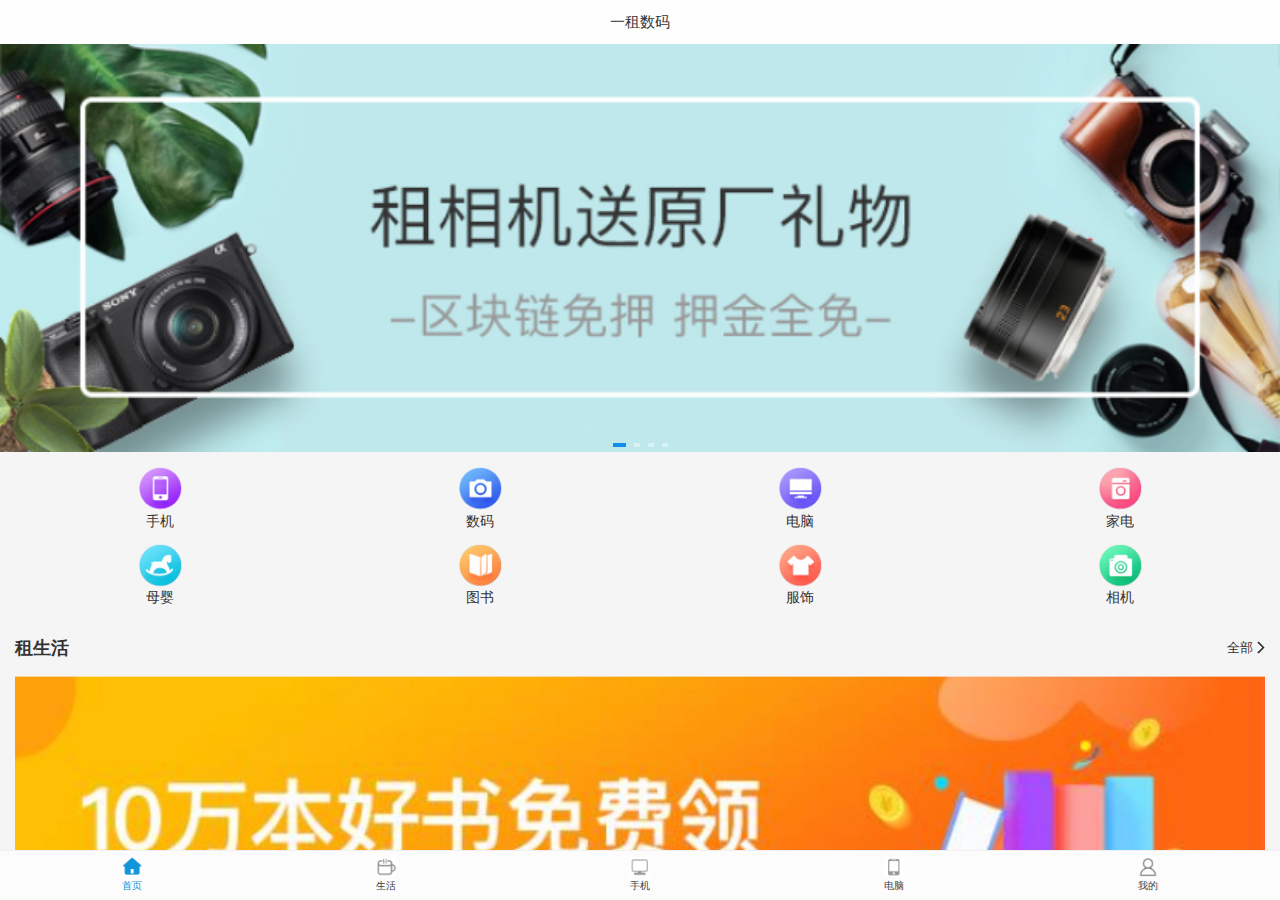
==== commit 73939795: "产品首页布局test" ====
--- a/index.html
+++ b/index.html
@@ -1,411 +1,342 @@
+
 <!DOCTYPE html>
-<html>
+<html lang="en">
 <head>
 	<meta charset="UTF-8">
-	<meta http-equiv="X-UA-Compatible" content="IE=edge">
-	<meta name="apple-touch-fullscreen" content="yes">
-	<meta name="apple-mobile-web-app-capable" content="yes">
-	<meta name="apple-mobile-web-app-status-bar-style" content="black">
-	<meta name="viewport" content="width=device-width, initial-scale=1.0">
-	<meta name="viewport" content="width=device-width, initial-scale=1, maximum-scale=1, user-scalable=no">
-	<meta name="format-detection" content="telephone=no">
-	<meta name="keywords" content="注册会员邀请好友">
-	<meta name="description" content="注册会员邀请好友">
-	<meta name="author" content="AUI, a-ui.com">
-	<title>注册会员邀请好友</title>
-	<link rel="icon" type="image/x-icon" href="favicon.ico">
-	<link href="iTunesArtwork@2x.png" sizes="114x114" rel="apple-touch-icon-precomposed">
-	<link rel="stylesheet" type="text/css" href="css/base.css">
-	<link rel="stylesheet" type="text/css" href="css/home.css">
-	<style>
-		.shade-mask{
-			position: fixed;
-			z-index: 999;
-			left: 0;
-			top: 0;
-			right: 0;
-			background: rgba(0, 0, 0, 0.7);
-			display:block;
-			width: 100%;
-			height: 100%;
-			text-align: center;
-		}
-		.shade-login{
-			left: 0;
-			top: 40%;
-			z-index: 9999;
-			display: block;
-			width: 80%;
-			margin: 0 10%;
-			text-align: center;
-			position: fixed !important;
-			background-size: cover;
-			background: rgba(255, 255, 255, 0.9);
-			padding: 30px;
-			height:140px;
-		}
-		.shade-login h3{
-			padding-bottom:20px;
-			font-size:16px;
-		}
-		.shade-login a{
-			background:#d9464f;
-			width:150px;
-			height:34px;
-			line-height:34px;
-			border-radius:5px;
-			display:inline-block;
-			color:#fff;
-			font-size:14px;
-			text-align:center;
-		}
-	</style>
+	<title>手机app通用模板一租数码在线租聘手机数码首页模板</title>
+	<meta content="width=device-width,initial-scale=1.0,maximum-scale=1.0,user-scalable=0" name="viewport" />
+	<meta content="yes" name="apple-mobile-web-app-capable" />
+	<meta content="black" name="apple-mobile-web-app-status-bar-style" />
+	<meta content="telephone=no" name="format-detection" />
+	<link href="css/style.css" rel="stylesheet" type="text/css" />
+	<script type="text/javascript" src="js/jquery.min.js"></script>
+	<script type="text/javascript" src="js/slider.js"></script>
+
 </head>
 <body>
-<header class="ui-header ui-header-positive ui-border-b">
-	<i class="ui-icon-return" onclick="history.back()"></i>
-	<h1>邀请好友</h1>
-</header>
-<div class="in-body">
-	<div id="in-self" class="in-self"></div>
-	<!-- header begin -->
-	<header id="header">
-		<div class="in-header">
-			<img src="img/por/head.png" alt="">
-		</div>
-		<div class="in-button-box">
-			<div class="in-button" id="myBtn">
-				<img src="img/icon/icon-btn.png" alt="">
-			</div>
-		</div>
-		<div class="in-code" onclick="Ceng()">
-			<img src="img/icon/ewm.png" alt="">
-		</div>
-		<!-- pop begin -->
-		<div id="ceng" class="in-cen"></div>
-		<div id="close" class="in-pop">
-			<div class="in-self-info">
-				<a onclick="closeCeng()">
-					<img src="img/icon/icon-close.png" alt="">
-				</a>
-				<div class="in-pop-text">
-					<p>您的专属邀请二维码</p>
-					<p>长按可保存</p>
-				</div>
-			</div>
-		</div>
-		<!-- pop end -->
-		<!-- share  begin-->
-		<div id="myModal" class="modal ">
-			<!-- 弹窗内容 -->
-			<div class="modal-content ">
-				<div class="modal-header">
-					<span class="close"></span>
-				</div>
-				<div class="gb_resLay">
-					<div class="gb_res_t">
-						<span>分享到</span>
-						<i></i>
-					</div>
-					<div class="bdsharebuttonbox">
-						<ul class="gb_resItms clearfix">
-							<li>
-								<a title="分享到微信" href="#" class="bds_weixin" data-cmd="weixin"></a>
-								微信好友
-							</li>
-							<li>
-								<a title="分享到QQ好友" href="#" class="bds_sqq" data-cmd="sqq"></a>
-								QQ好友
-							</li>
-							<li>
-								<a title="分享到QQ空间" href="#" class="bds_qzone" data-cmd="qzone"></a>
-								QQ空间
-							</li>
-							<li>
-								<a title="分享到腾讯微博" href="#" class="bds_tqq" data-cmd="tqq"></a>
-								腾讯微博
-							</li>
-							<li>
-								<a title="分享到新浪微博" href="#" class="bds_tsina" data-cmd="tsina"></a>
-								新浪微博
-							</li>
-							<li>
-								<a title="分享到人人网" href="#" class="bds_renren" data-cmd="renren"></a>
-								人人网
-							</li>
-						</ul>
-					</div>
-				</div>
-			</div>
-		</div>
-		<!-- share  end-->
+<section class="aui-flexView">
+	<header class="aui-navBar aui-navBar-fixed">
+		<a href="javascript:;" class="aui-navBar-item">
+			<i class="icon"></i>
+		</a>
+		<div class="aui-center">
+			<span class="aui-center-title">一租数码</span>
+		</div>
+		<a href="javascript:;" class="aui-navBar-item">
+			<i class="icon icon-sys"></i>
+		</a>
 	</header>
-	<!-- header end -->
-	<!-- content begin -->
-	<section id="content">
-		<div class="in-content">
-			<div class="in-content-line"></div>
-			<div class="in-content-box">
-				<div class="in-content-title">
-					<h2>- 邀请排行榜 -</h2>
-					<div class="in-line-left">
-						<img src="img/icon/icon-line.png" alt="">
-					</div>
-					<div class="in-line-right">
-						<img src="img/icon/icon-line.png" alt="">
-					</div>
-				</div>
-				<div class="in-content-links">
-					<a href="page.html">
-						<div class="in-content-hd">
-							<img src="img/por/head.png" alt="">
-						</div>
-						<div class="in-content-bd">
-							<p>童话</p>
-						</div>
-						<div class="in-content-ft">
-							<p>
-								已邀请 <em>10</em>
-								人
-							</p>
-						</div>
+	<section class="aui-scrollView">
+		<div class="m-slider" data-ydui-slider>
+			<div class="slider-wrapper">
+				<div class="slider-item">
+					<a href="javascript:;">
+						<img src="images/banner.jpg" alt="">
 					</a>
-					<div class="in-line-left in-content-left">
-						<img src="img/icon/icon-line.png" alt="">
-					</div>
-					<div class="in-line-right in-content-right">
-						<img src="img/icon/icon-line.png" alt="">
-					</div>
-				</div>
-				<div class="in-content-fellow">
-					<div class="in-fellow-well">
-						<div class="in-content-tx">
-							<img src="img/icon/nub1.png" alt="">
-						</div>
-						<div class="in-content-hd ">
-							<img src="img/por/user10.png" alt="">
-							<div class="in-red-crown"></div>
-						</div>
-						<div class="in-content-bd red">
-							<p>太阳神话</p>
-						</div>
-						<div class="in-content-ft">
-							<p>
-								已邀请 <em>42</em>
-								人
-							</p>
-						</div>
-					</div>
-					<div class="in-fellow-well">
-						<div class="in-content-tx">
-							<img src="img/icon/nub2.png" alt="">
-						</div>
-						<div class="in-content-hd">
-							<img src="img/por/user1.png" alt="">
-							<div class="in-yellow-crown"></div>
-						</div>
-						<div class="in-content-bd yellow">
-							<p>观浪渔村</p>
-						</div>
-						<div class="in-content-ft">
-							<p>
-								已邀请 <em>21</em>
-								人
-							</p>
-						</div>
-					</div>
-					<div class="in-fellow-well">
-						<div class="in-content-tx">
-							<img src="img/icon/nub3.png" alt="">
-						</div>
-						<div class="in-content-hd">
-							<img src="img/por/user2.png" alt="">
-							<div class="in-blue-crown"></div>
-						</div>
-						<div class="in-content-bd blue">
-							<p>女神节</p>
-						</div>
-						<div class="in-content-ft">
-							<p>
-								已邀请 <em>31</em>
-								人
-							</p>
-						</div>
-					</div>
-					<div class="in-fellow-well">
-						<div class="in-content-tx">
-							<img src="img/icon/nub4.png" alt="">
-						</div>
-						<div class="in-content-hd">
-							<img src="img/por/user3.png" alt="">
-						</div>
-						<div class="in-content-bd">
-							<p>太阳神话</p>
-						</div>
-						<div class="in-content-ft">
-							<p>
-								已邀请 <em>13</em>
-								人
-							</p>
-						</div>
-					</div>
-					<div class="in-fellow-well">
-						<div class="in-content-tx">
-							<img src="img/icon/nub5.png" alt="">
-						</div>
-						<div class="in-content-hd">
-							<img src="img/por/head.png" alt="">
-						</div>
-						<div class="in-content-bd">
-							<p>芸姐</p>
-						</div>
-						<div class="in-content-ft">
-							<p>
-								已邀请 <em>23</em>
-								人
-							</p>
-						</div>
-					</div>
-					<div class="in-fellow-well">
-						<div class="in-content-tx">
-							<img src="img/icon/nub6.png" alt="">
-						</div>
-						<div class="in-content-hd">
-							<img src="img/por/user4.png" alt="">
-						</div>
-						<div class="in-content-bd">
-							<p>于嘉瑜伽</p>
-						</div>
-						<div class="in-content-ft">
-							<p>
-								已邀请 <em>30</em>
-								人
-							</p>
-						</div>
-					</div>
-					<div class="in-fellow-well">
-						<div class="in-content-tx">
-							<img src="img/icon/nub7.png" alt="">
-						</div>
-						<div class="in-content-hd">
-							<img src="img/por/user5.png" alt="">
-						</div>
-						<div class="in-content-bd">
-							<p>海洋天空</p>
-						</div>
-						<div class="in-content-ft">
-							<p>
-								已邀请 <em>30</em>
-								人
-							</p>
-						</div>
-					</div>
-					<div class="in-fellow-well">
-						<div class="in-content-tx">
-							<img src="img/icon/nub8.png" alt="">
-						</div>
-						<div class="in-content-hd">
-							<img src="img/por/user6.png" alt="">
-						</div>
-						<div class="in-content-bd">
-							<p>无所谓</p>
-						</div>
-						<div class="in-content-ft">
-							<p>
-								已邀请 <em>30</em>
-								人
-							</p>
-						</div>
-					</div>
-					<div class="in-fellow-well">
-						<div class="in-content-tx">
-							<img src="img/icon/nub9.png" alt="">
-						</div>
-						<div class="in-content-hd">
-							<img src="img/por/user7.png" alt="">
-						</div>
-						<div class="in-content-bd">
-							<p>白兔子</p>
-						</div>
-						<div class="in-content-ft">
-							<p>
-								已邀请 <em>30</em>
-								人
-							</p>
-						</div>
-					</div>
-					<div class="in-fellow-well">
-						<div class="in-content-tx ten">
-							<img src="img/icon/nub10.png" alt="">
-						</div>
-						<div class="in-content-hd">
-							<img src="img/por/user8.png" alt="">
-						</div>
-						<div class="in-content-bd">
-							<p>望着有缘人</p>
-						</div>
-						<div class="in-content-ft">
-							<p>
-								已邀请 <em>32</em>
-								人
-							</p>
-						</div>
-					</div>
-				</div>
-			</div>
-			<div class="in-links">
-				<a href="rule.html">查看活动规则</a>
-			</div>
-		</div>
+				</div>
+				<div class="slider-item">
+					<a href="javascript:;">
+						<img src="images/banner.jpg" alt="">
+					</a>
+				</div>
+				<div class="slider-item">
+					<a href="javascript:;">
+						<img src="images/banner.jpg" alt="">
+					</a>
+				</div>
+				<div class="slider-item">
+					<a href="javascript:;">
+						<img src="images/banner.jpg" alt="">
+					</a>
+				</div>
+			</div>
+			<div class="slider-pagination"></div>
+		</div>
+		<div class="aui-palace">
+			<a href="javascript:;" class="aui-palace-grid">
+				<div class="aui-palace-grid-icon">
+					<img src="images/icon-dit-001.png" alt="">
+				</div>
+				<div class="aui-palace-grid-text">
+					<h2>手机</h2>
+				</div>
+			</a>
+			<a href="javascript:;" class="aui-palace-grid">
+				<div class="aui-palace-grid-icon">
+					<img src="images/icon-dit-002.png" alt="">
+				</div>
+				<div class="aui-palace-grid-text">
+					<h2>数码</h2>
+				</div>
+			</a>
+			<a href="javascript:;" class="aui-palace-grid">
+				<div class="aui-palace-grid-icon">
+					<img src="images/icon-dit-003.png" alt="">
+				</div>
+				<div class="aui-palace-grid-text">
+					<h2>电脑</h2>
+				</div>
+			</a>
+			<a href="javascript:;" class="aui-palace-grid">
+				<div class="aui-palace-grid-icon">
+					<img src="images/icon-dit-004.png" alt="">
+				</div>
+				<div class="aui-palace-grid-text">
+					<h2>家电</h2>
+				</div>
+			</a>
+			<a href="javascript:;" class="aui-palace-grid">
+				<div class="aui-palace-grid-icon">
+					<img src="images/icon-dit-005.png" alt="">
+				</div>
+				<div class="aui-palace-grid-text">
+					<h2>母婴</h2>
+				</div>
+			</a>
+			<a href="javascript:;" class="aui-palace-grid">
+				<div class="aui-palace-grid-icon">
+					<img src="images/icon-dit-006.png" alt="">
+				</div>
+				<div class="aui-palace-grid-text">
+					<h2>图书</h2>
+				</div>
+			</a>
+			<a href="javascript:;" class="aui-palace-grid">
+				<div class="aui-palace-grid-icon">
+					<img src="images/icon-dit-007.png" alt="">
+				</div>
+				<div class="aui-palace-grid-text">
+					<h2>服饰</h2>
+				</div>
+			</a>
+			<a href="javascript:;" class="aui-palace-grid">
+				<div class="aui-palace-grid-icon">
+					<img src="images/icon-dit-008.png" alt="">
+				</div>
+				<div class="aui-palace-grid-text">
+					<h2>相机</h2>
+				</div>
+			</a>
+		</div>
+		<div class="aui-flex">
+			<div class="aui-flex-box">
+				<h1>租生活</h1>
+			</div>
+			<div class="aui-arrow">
+				<span>全部</span>
+			</div>
+		</div>
+		<div class="aui-dig-cell">
+			<div class="aui-dig-ad">
+				<img src="images/ad-001.png" alt="">
+			</div>
+			<div class="aui-list-theme">
+				<a href="javascript:;" class="aui-list-theme-item">
+					<div class="aui-list-img">
+						<img src="images/pd-001.png" alt="">
+					</div>
+					<!--<div class="aui-list-title">-->
+						<!--<h3>iPhone XS Max </h3>-->
+						<!--<p>￥458/月</p>-->
+					<!--</div>-->
+				</a>
+				<a href="javascript:;" class="aui-list-theme-item">
+					<div class="aui-list-img">
+						<img src="images/pd-002.png" alt="">
+					</div>
+					<!--<div class="aui-list-title">-->
+						<!--<h3>iPhone XS Max </h3>-->
+						<!--<p>￥458/月</p>-->
+					<!--</div>-->
+				</a>
+				<a href="javascript:;" class="aui-list-theme-item">
+					<div class="aui-list-img">
+						<img src="images/pd-003.png" alt="">
+					</div>
+					<!--<div class="aui-list-title">-->
+						<!--<h3>iPhone XS Max </h3>-->
+						<!--<p>￥458/月</p>-->
+					<!--</div>-->
+				</a>
+			</div>
+		</div>
+		<div class="aui-flex">
+			<div class="aui-flex-box">
+				<h1>租手机</h1>
+			</div>
+			<div class="aui-arrow">
+				<span>全部</span>
+			</div>
+		</div>
+		<div class="aui-dig-cell">
+			<div class="aui-dig-ad">
+				<img src="images/ad-002.png" alt="">
+			</div>
+			<div class="aui-list-theme aui-list-theme-not">
+				<a href="javascript:;" class="aui-list-theme-item">
+					<div class="aui-list-img">
+						<img src="images/pd-004.png" alt="">
+					</div>
+					<div class="aui-list-title">
+						<h3>iPhone XS Max </h3>
+						<p>￥458/月</p>
+					</div>
+				</a>
+				<a href="javascript:;" class="aui-list-theme-item">
+					<div class="aui-list-img">
+						<img src="images/pd-005.png" alt="">
+					</div>
+					<div class="aui-list-title">
+						<h3>iPhone XS Max </h3>
+						<p>￥458/月</p>
+					</div>
+				</a>
+				<a href="javascript:;" class="aui-list-theme-item">
+					<div class="aui-list-img">
+						<img src="images/pd-006.png" alt="">
+					</div>
+					<div class="aui-list-title">
+						<h3>iPhone XS Max </h3>
+						<p>￥458/月</p>
+					</div>
+				</a>
+				<a href="javascript:;" class="aui-list-theme-item">
+					<div class="aui-list-img">
+						<img src="images/pd-007.png" alt="">
+					</div>
+					<div class="aui-list-title">
+						<h3>iPhone XS Max </h3>
+						<p>￥458/月</p>
+					</div>
+				</a>
+				<a href="javascript:;" class="aui-list-theme-item">
+					<div class="aui-list-img">
+						<img src="images/pd-008.png" alt="">
+					</div>
+					<div class="aui-list-title">
+						<h3>iPhone XS Max </h3>
+						<p>￥458/月</p>
+					</div>
+				</a>
+				<a href="javascript:;" class="aui-list-theme-item">
+					<div class="aui-list-img">
+						<img src="images/pd-009.png" alt="">
+					</div>
+					<div class="aui-list-title">
+						<h3>iPhone XS Max </h3>
+						<p>￥458/月</p>
+					</div>
+				</a>
+			</div>
+		</div>
+		<div class="aui-flex">
+			<div class="aui-flex-box">
+				<h1>租电脑</h1>
+			</div>
+			<div class="aui-arrow">
+				<span>全部</span>
+			</div>
+		</div>
+		<div class="aui-dig-cell">
+			<div class="aui-dig-ad">
+				<img src="images/ad-003.png" alt="">
+			</div>
+			<div class="aui-list-theme aui-list-theme-not">
+				<a href="javascript:;" class="aui-list-theme-item">
+					<div class="aui-list-img">
+						<img src="images/pd-010.png" alt="">
+					</div>
+					<div class="aui-list-title">
+						<h3>iPhone XS Max </h3>
+						<p>￥458/月</p>
+					</div>
+				</a>
+				<a href="javascript:;" class="aui-list-theme-item">
+					<div class="aui-list-img">
+						<img src="images/pd-011.png" alt="">
+					</div>
+					<div class="aui-list-title">
+						<h3>iPhone XS Max </h3>
+						<p>￥458/月</p>
+					</div>
+				</a>
+				<a href="javascript:;" class="aui-list-theme-item">
+					<div class="aui-list-img">
+						<img src="images/pd-012.png" alt="">
+					</div>
+					<div class="aui-list-title">
+						<h3>iPhone XS Max </h3>
+						<p>￥458/月</p>
+					</div>
+				</a>
+				<a href="javascript:;" class="aui-list-theme-item">
+					<div class="aui-list-img">
+						<img src="images/pd-013.png" alt="">
+					</div>
+					<div class="aui-list-title">
+						<h3>iPhone XS Max </h3>
+						<p>￥458/月</p>
+					</div>
+				</a>
+				<a href="javascript:;" class="aui-list-theme-item">
+					<div class="aui-list-img">
+						<img src="images/pd-014.png" alt="">
+					</div>
+					<div class="aui-list-title">
+						<h3>iPhone XS Max </h3>
+						<p>￥458/月</p>
+					</div>
+				</a>
+				<a href="javascript:;" class="aui-list-theme-item">
+					<div class="aui-list-img">
+						<img src="images/pd-015.png" alt="">
+					</div>
+					<div class="aui-list-title">
+						<h3>iPhone XS Max </h3>
+						<p>￥458/月</p>
+					</div>
+				</a>
+			</div>
+		</div>
+
+		<div class="aui-more-text">查看更多租品>></div>
+		<div style="height:2rem"></div>
+
 	</section>
-	<!-- content end -->
-</div>
-
-
-<script src="js/in-jquery.js" type="text/javascript"></script>
-<script type="text/javascript">
-
-	//二维码弹窗
-    function Ceng() {
-        document.getElementById('ceng').style.display = 'block';
-        document.getElementById('close').style.display = 'block';
-        return false;
-    }
-    function closeCeng() {
-        document.getElementById('ceng').style.display = 'none';
-        document.getElementById('close').style.display = 'none';
-        return false;
-
-    }
-
-    // 获取弹窗
-    var modal = document.getElementById('myModal');
-
-    // 打开弹窗的按钮对象
-
-    var btn = document.getElementById("myBtn");
-
-    // 获取 <span> 元素，用于关闭弹窗 that closes the modal
-    var span = document.getElementsByClassName("close")[0];
-
-    // 点击按钮打开弹窗
-    btn.onclick = function() {
-        modal.style.display = "block";
-    }
-
-    // 点击 <span> (x), 关闭弹窗
-    span.onclick = function() {
-        modal.style.display = "none";
-    }
-
-    // 在用户点击其他地方时，关闭弹窗
-    window.onclick = function(event) {
-        if (event.target == modal) {
-            modal.style.display = "none";
-        }
-    }
-
-
-</script>
+
+	<footer class="aui-footer aui-footer-fixed">
+		<a href="javascript:;" class="aui-tabBar-item aui-tabBar-item-active">
+            <span class="aui-tabBar-item-icon">
+                <i class="icon icon-loan"></i>
+            </span>
+			<span class="aui-tabBar-item-text">首页</span>
+		</a>
+		<a href="javascript:;" class="aui-tabBar-item ">
+            <span class="aui-tabBar-item-icon">
+                <i class="icon icon-credit"></i>
+            </span>
+			<span class="aui-tabBar-item-text">生活</span>
+		</a>
+		<a href="javascript:;" class="aui-tabBar-item ">
+            <span class="aui-tabBar-item-icon">
+                <i class="icon icon-ions"></i>
+            </span>
+			<span class="aui-tabBar-item-text">手机</span>
+		</a>
+		<a href="javascript:;" class="aui-tabBar-item ">
+            <span class="aui-tabBar-item-icon">
+                <i class="icon icon-car"></i>
+            </span>
+			<span class="aui-tabBar-item-text">电脑</span>
+		</a>
+		<a href="javascript:;" class="aui-tabBar-item ">
+            <span class="aui-tabBar-item-icon">
+                <i class="icon icon-my"></i>
+            </span>
+			<span class="aui-tabBar-item-text">我的</span>
+		</a>
+	</footer>
+</section>
 </body>
+
 </html>
--- a/css/style.css
+++ b/css/style.css
@@ -0,0 +1,631 @@
+html,body {
+    color: #333;
+    margin: 0;
+    height: 100%;
+    font-family: "Myriad Set Pro","Helvetica Neue",Helvetica,Arial,Verdana,sans-serif;
+    -webkit-font-smoothing: antialiased;
+    -moz-osx-font-smoothing: grayscale;
+    font-weight: normal;
+}
+
+* {
+    -webkit-box-sizing: border-box;
+    -moz-box-sizing: border-box;
+    box-sizing: border-box;
+}
+
+a {
+    text-decoration: none;
+    color: #000;
+}
+
+a, label, button, input, select {
+    -webkit-tap-highlight-color: rgba(0, 0, 0, 0);
+}
+
+img {
+    border: 0;
+}
+
+body {
+    background: #f5f5f5;
+    color: #666;
+}
+
+html, body, div, dl, dt, dd, ol, ul, li, h1, h2, h3, h4, h5, h6, p, blockquote, pre, button, fieldset, form, input, legend, textarea, th, td {
+    margin: 0;
+    padding: 0;
+}
+
+a {
+    text-decoration: none;
+    color: #08acee;
+}
+
+button {
+    outline: 0;
+}
+
+img {
+    border: 0;
+}
+
+button,input,optgroup,select,textarea {
+    margin: 0;
+    font: inherit;
+    color: inherit;
+    outline: none;
+}
+
+li {
+    list-style: none;
+}
+
+a {
+    color: #666;
+}
+
+.clearfix::after {
+    clear: both;
+    content: ".";
+    display: block;
+    height: 0;
+    visibility: hidden;
+}
+
+.clearfix {
+}
+
+.divHeight {
+    width: 100%;
+    height: 10px;
+    background: #f5f5f5;
+    position: relative;
+    overflow: hidden;
+}
+
+.r-line {
+    position: relative;
+}
+
+.r-line:after {
+    content: '';
+    position: absolute;
+    z-index: 0;
+    top: 0;
+    right: 0;
+    height: 100%;
+    border-right: 1px solid #D9D9D9;
+    -webkit-transform: scaleX(0.5);
+    transform: scaleX(0.5);
+    -webkit-transform-origin: 100% 0;
+    transform-origin: 100% 0;
+}
+
+.b-line {
+    position: relative;
+}
+
+.b-line:after {
+    content: '';
+    position: absolute;
+    z-index: 2;
+    bottom: 0;
+    left: 0;
+    width: 100%;
+    height: 1px;
+    border-bottom: 1px solid #e2e2e2;
+    -webkit-transform: scaleY(0.5);
+    transform: scaleY(0.5);
+    -webkit-transform-origin: 0 100%;
+    transform-origin: 0 100%;
+}
+
+.aui-flex {
+    display: -webkit-box;
+    display: -webkit-flex;
+    display: flex;
+    -webkit-box-align: center;
+    -webkit-align-items: center;
+    align-items: center;
+    padding: 15px;
+    position: relative;
+}
+
+.aui-flex-box {
+    -webkit-box-flex: 1;
+    -webkit-flex: 1;
+    flex: 1;
+    min-width: 0;
+    font-size: 14px;
+    color: #333;
+}
+
+/* å¿…è¦å¸ƒå±€æ ·å¼css */
+.aui-flexView {
+    width: 100%;
+    height: 100%;
+    margin: 0 auto;
+    display: -webkit-box;
+    display: -webkit-flex;
+    display: -ms-flexbox;
+    display: flex;
+    -webkit-box-orient: vertical;
+    -webkit-box-direction: normal;
+    -webkit-flex-direction: column;
+    -ms-flex-direction: column;
+    flex-direction: column;
+}
+
+.aui-scrollView {
+    width: 100%;
+    height: 100%;
+    -webkit-box-flex: 1;
+    -webkit-flex: 1;
+    -ms-flex: 1;
+    flex: 1;
+    overflow-y: auto;
+    overflow-x: hidden;
+    -webkit-overflow-scrolling: touch;
+    position: relative;
+}
+
+.aui-navBar {
+    height: 44px;
+    position: relative;
+    display: -webkit-box;
+    display: -webkit-flex;
+    display: -ms-flexbox;
+    display: flex;
+    z-index: 1002;
+    background: #fefefe;
+}
+
+.aui-navBar-item {
+    height: 44px;
+    min-width: 25%;
+    -webkit-box-flex: 0;
+    -webkit-flex: 0 0 25%;
+    -ms-flex: 0 0 25%;
+    flex: 0 0 25%;
+    padding: 0 0.9rem;
+    display: -webkit-box;
+    display: -webkit-flex;
+    display: -ms-flexbox;
+    display: flex;
+    -webkit-box-align: center;
+    -webkit-align-items: center;
+    -ms-flex-align: center;
+    align-items: center;
+    font-size: 0.7rem;
+    white-space: nowrap;
+    overflow: hidden;
+    color: #808080;
+    position: relative;
+}
+
+.aui-navBar-item:first-child {
+    -webkit-box-ordinal-group: 2;
+    -webkit-order: 1;
+    -ms-flex-order: 1;
+    order: 1;
+    margin-right: -25%;
+    font-size: 0.9rem;
+    font-weight: bold;
+}
+
+.aui-navBar-item:last-child {
+    -webkit-box-ordinal-group: 4;
+    -webkit-order: 3;
+    -ms-flex-order: 3;
+    order: 3;
+    -webkit-box-pack: end;
+    -webkit-justify-content: flex-end;
+    -ms-flex-pack: end;
+    justify-content: flex-end;
+}
+
+.aui-center {
+    -webkit-box-ordinal-group: 3;
+    -webkit-order: 2;
+    -ms-flex-order: 2;
+    order: 2;
+    display: -webkit-box;
+    display: -webkit-flex;
+    display: -ms-flexbox;
+    display: flex;
+    -webkit-box-pack: center;
+    -webkit-justify-content: center;
+    -ms-flex-pack: center;
+    justify-content: center;
+    -webkit-box-align: center;
+    -webkit-align-items: center;
+    -ms-flex-align: center;
+    align-items: center;
+    height: 44px;
+    width: 50%;
+    margin-left: 25%;
+}
+
+.aui-center-title {
+    text-align: center;
+    width: 100%;
+    white-space: nowrap;
+    overflow: hidden;
+    display: block;
+    text-overflow: ellipsis;
+    font-size: 0.95rem;
+    color: #333;
+}
+
+.icon {
+    width: 20px;
+    height: 20px;
+    display: block;
+    border: none;
+    float: left;
+    background-size: 20px;
+    background-repeat: no-repeat;
+}
+
+.icon-return {
+    background-image: url("[data-uri]");
+}
+
+.m-slider {
+    overflow-x: hidden;
+    width: 100%;
+    position: relative;
+}
+
+.slider-wrapper {
+    display: -webkit-box;
+    display: -webkit-flex;
+    display: -ms-flexbox;
+    display: flex;
+    width: 100%;
+    height: 100%;
+    -webkit-transform: translate3d(0px, 0px, 0px);
+    transform: translate3d(0px, 0px, 0px);
+    position: relative;
+    z-index: 1;
+    -webkit-transition-property: -webkit-transform;
+    transition-property: -webkit-transform;
+    transition-property: transform;
+    transition-property: transform, -webkit-transform;
+}
+
+.slider-item {
+    width: 100%;
+    height: 100%;
+    -webkit-flex-shrink: 0;
+    -ms-flex-negative: 0;
+    flex-shrink: 0;
+    background: #f6f6f6;
+}
+
+.slider-item img {
+    width: 100%;
+    height: auto;
+    display: block;
+    border: none;
+}
+
+.slider-pagination {
+    text-align: right;
+    position: absolute;
+    width: 100%;
+    z-index: 2;
+    right: 0;
+    bottom: 5px;
+    pointer-events: none;
+    display: -webkit-box;
+    display: -webkit-flex;
+    display: -ms-flexbox;
+    display: flex;
+    -webkit-box-align: end;
+    -webkit-align-items: flex-end;
+    -ms-flex-align: end;
+    align-items: flex-end;
+    -webkit-box-pack: center;
+    -webkit-justify-content: center;
+    -ms-flex-pack: center;
+    justify-content: center;
+}
+
+.slider-pagination > .slider-pagination-item {
+    margin: 0 .25rem;
+    width: 6px;
+    height: 4px;
+    display: inline-block;
+    background-color: rgba(255,255,255,0.4);
+}
+
+.slider-pagination > .slider-pagination-item.slider-pagination-item-active {
+    background-color: #118eeb;
+    width: 13px;
+}
+
+.aui-palace {
+    padding: 0.5rem 0;
+    position: relative;
+    overflow: hidden;
+}
+
+.aui-palace-grid {
+    position: relative;
+    float: left;
+    padding: 1px;
+    width: 25%;
+    box-sizing: border-box;
+    margin: 5px 0;
+}
+
+.aui-palace-grid-icon {
+    width: 45px;
+    height: 45px;
+    margin: 0 auto;
+}
+
+.aui-palace-grid-icon img {
+    display: block;
+    width: 100%;
+    height: 100%;
+    border: none;
+}
+
+.aui-palace-grid-text {
+    display: block;
+    text-align: center;
+    color: #333;
+    font-size: 0.89rem;
+    white-space: nowrap;
+    text-overflow: ellipsis;
+    overflow: hidden;
+    padding-top: 0.1rem;
+}
+
+.aui-palace-grid-text h2 {
+    font-size: 0.85rem;
+    font-weight: normal;
+    color: #333;
+}
+
+.aui-flex-box h1 {
+    color: #333;
+    font-size: 1.1rem;
+}
+
+.aui-arrow {
+    text-align: right;
+    color: #333333;
+    padding-right: 12px;
+    position: relative;
+    font-size: 0.82rem;
+}
+
+.aui-arrow:after {
+    content: " ";
+    display: inline-block;
+    height: 7px;
+    width: 7px;
+    border-width: 2px 2px 0 0;
+    border-color: #333333;
+    border-style: solid;
+    -webkit-transform: matrix(0.71, 0.71, -0.71, 0.71, 0, 0);
+    transform: matrix(0.71, 0.71, -0.71, 0.71, 0, 0);
+    position: relative;
+    top: -2px;
+    position: absolute;
+    top: 50%;
+    margin-top: -5px;
+    right: 2px;
+    border-radius: 1px;
+}
+
+.aui-dig-cell {
+    padding: 0 15px 15px 15px;
+}
+
+.aui-dig-ad img {
+    width: 100%;
+    height: auto;
+    display: block;
+    border: none;
+}
+
+.aui-list-theme {
+    overflow: hidden;
+    position: relative;
+    padding: 10px 0 1px 8px;
+    background: #fff;
+}
+
+.aui-list-theme-item {
+    width: 30.666%;
+    float: left;
+    overflow: hidden;
+    margin: 0 7px 10px 1px;
+}
+
+.aui-list-img {
+    height: auto;
+    width: 100%;
+    overflow: hidden;
+    position: relative;
+}
+
+.aui-tag-number {
+    background-color: rgba(0,0,0,0.6);
+    padding: 0.25rem 0.2rem;
+    position: absolute;
+    font-size: 0.7rem;
+    border-radius: 0.2rem;
+    display: block;
+    top: 0;
+    left: 0;
+    color: #fff;
+}
+
+.aui-list-img img {
+    width: 100%;
+    height: auto;
+    display: block;
+    background-color: #FFF;
+    border: none;
+}
+
+.aui-flex-box span {
+    color: #616161;
+    font-size: 0.9rem;
+}
+
+.aui-list-title {
+    padding: 1px 1px 1px 1px;
+}
+
+.aui-list-title h3 {
+    font-size: 0.82rem;
+    width: auto;
+    color: #333333;
+    margin-top: 0.5rem;
+    margin-bottom: 0.5rem;
+    line-height: 1.2;
+    overflow: hidden;
+    text-overflow: ellipsis;
+    display: -webkit-box;
+    -webkit-box-orient: vertical;
+    -webkit-line-clamp: 1;
+    font-weight: bold;
+}
+
+.aui-list-title .aui-flex {
+    padding: 10px 0 5px 0;
+    position: absolute;
+    bottom: 10px;
+}
+
+.aui-list-title p {
+    text-align: center;
+    font-size: 0.8rem;
+    color: #08acee;
+}
+
+.aui-list-theme-not .aui-list-theme-item {
+    position: relative;
+}
+
+.aui-list-theme-not .aui-list-theme-item:not(:nth-child(3n)):before {
+    content: '';
+    position: absolute;
+    z-index: 1;
+    top: 0;
+    right: 0;
+    height: 100%;
+    border-right: 1px solid #D9D9D9;
+    -webkit-transform: scaleX(0.5);
+    transform: scaleX(0.5);
+    -webkit-transform-origin: 100% 0;
+    transform-origin: 100% 0;
+}
+
+.aui-more-text {
+    text-align: center;
+    font-size: 0.85rem;
+    color: #08acee;
+    padding-bottom: 4rem;
+}
+
+.aui-footer {
+    width: 100%;
+    position: relative;
+    z-index: 100;
+    display: -webkit-box;
+    display: -webkit-flex;
+    display: -ms-flexbox;
+    display: flex;
+    -webkit-box-align: center;
+    -webkit-align-items: center;
+    -ms-flex-align: center;
+    align-items: center;
+    padding: 7px 5px 7px 5px;
+    background: #fcfcfc;
+}
+
+.aui-footer:after {
+    content: '';
+    position: absolute;
+    z-index: 0;
+    top: -1px;
+    left: 0;
+    width: 100%;
+    height: 1px;
+    border-top: 1px solid #e4e4e4;
+    -webkit-transform: scaleY(0.5);
+    transform: scaleY(0.5);
+    -webkit-transform-origin: 0 100%;
+    transform-origin: 0 100%;
+}
+
+.aui-tabBar-item {
+    -webkit-box-flex: 1;
+    -webkit-flex: 1;
+    -ms-flex: 1;
+    flex: 1;
+    display: -webkit-box;
+    display: -webkit-flex;
+    display: -ms-flexbox;
+    display: flex;
+    -webkit-box-orient: vertical;
+    -webkit-box-direction: normal;
+    -webkit-flex-direction: column;
+    -ms-flex-direction: column;
+    flex-direction: column;
+    -webkit-box-pack: center;
+    -webkit-justify-content: center;
+    -ms-flex-pack: center;
+    justify-content: center;
+    -webkit-box-align: center;
+    -webkit-align-items: center;
+    -ms-flex-align: center;
+    align-items: center;
+    color: #979797;
+}
+
+.aui-tabBar-item-text {
+    display: inline-block;
+    font-size: 0.65rem;
+    color: #3b4048;
+    padding-top: 2px;
+}
+
+.aui-tabBar-item-active .aui-tabBar-item-text {
+    color: #1295d9;
+}
+
+.icon-loan {
+    background-image: url('[data-uri]');
+}
+
+.icon-credit {
+    background-image: url('[data-uri]');
+}
+
+.icon-ions {
+    background-image: url('[data-uri]');
+}
+
+.icon-car {
+    background-image: url('[data-uri]');
+}
+
+.icon-my {
+    background-image: url('[data-uri]');
+}
+
+.aui-footer-fixed {
+    position: fixed;
+    bottom: 0;
+    left: 0;
+    z-index: 49;
+}
